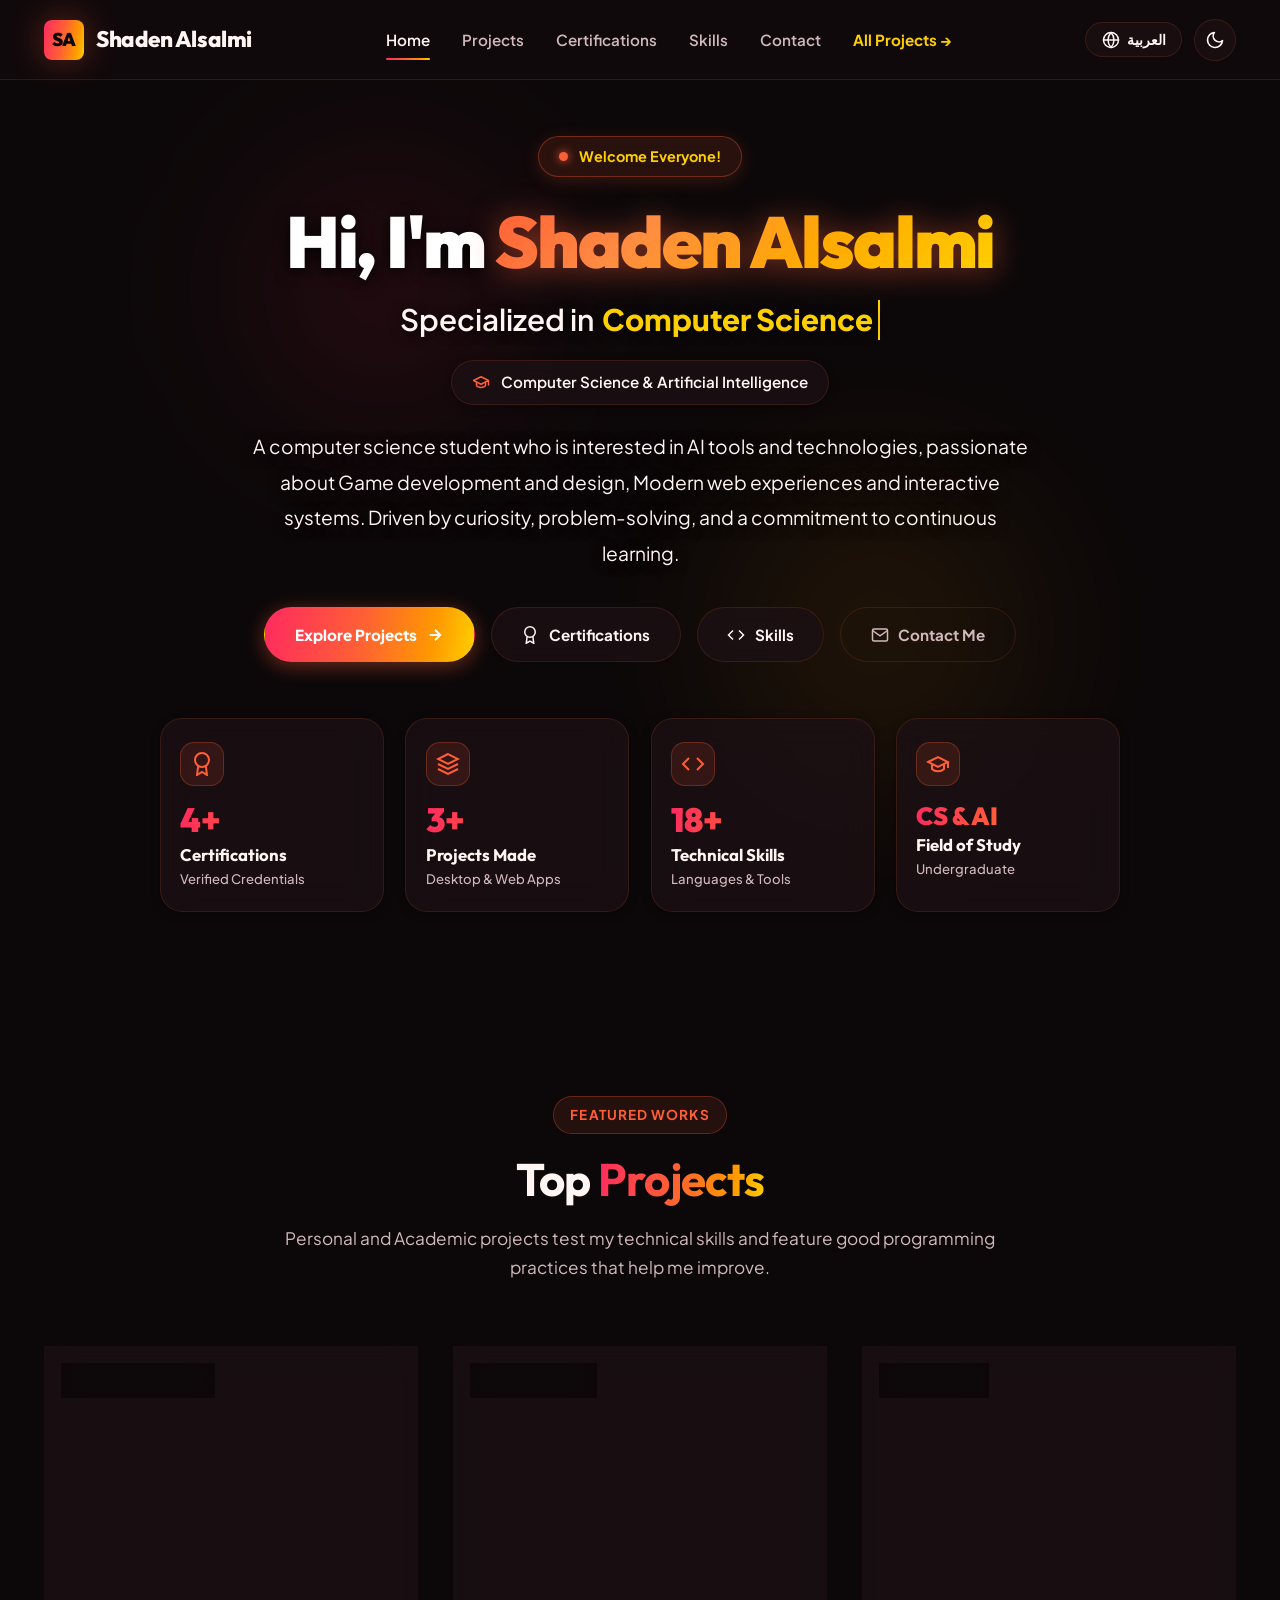
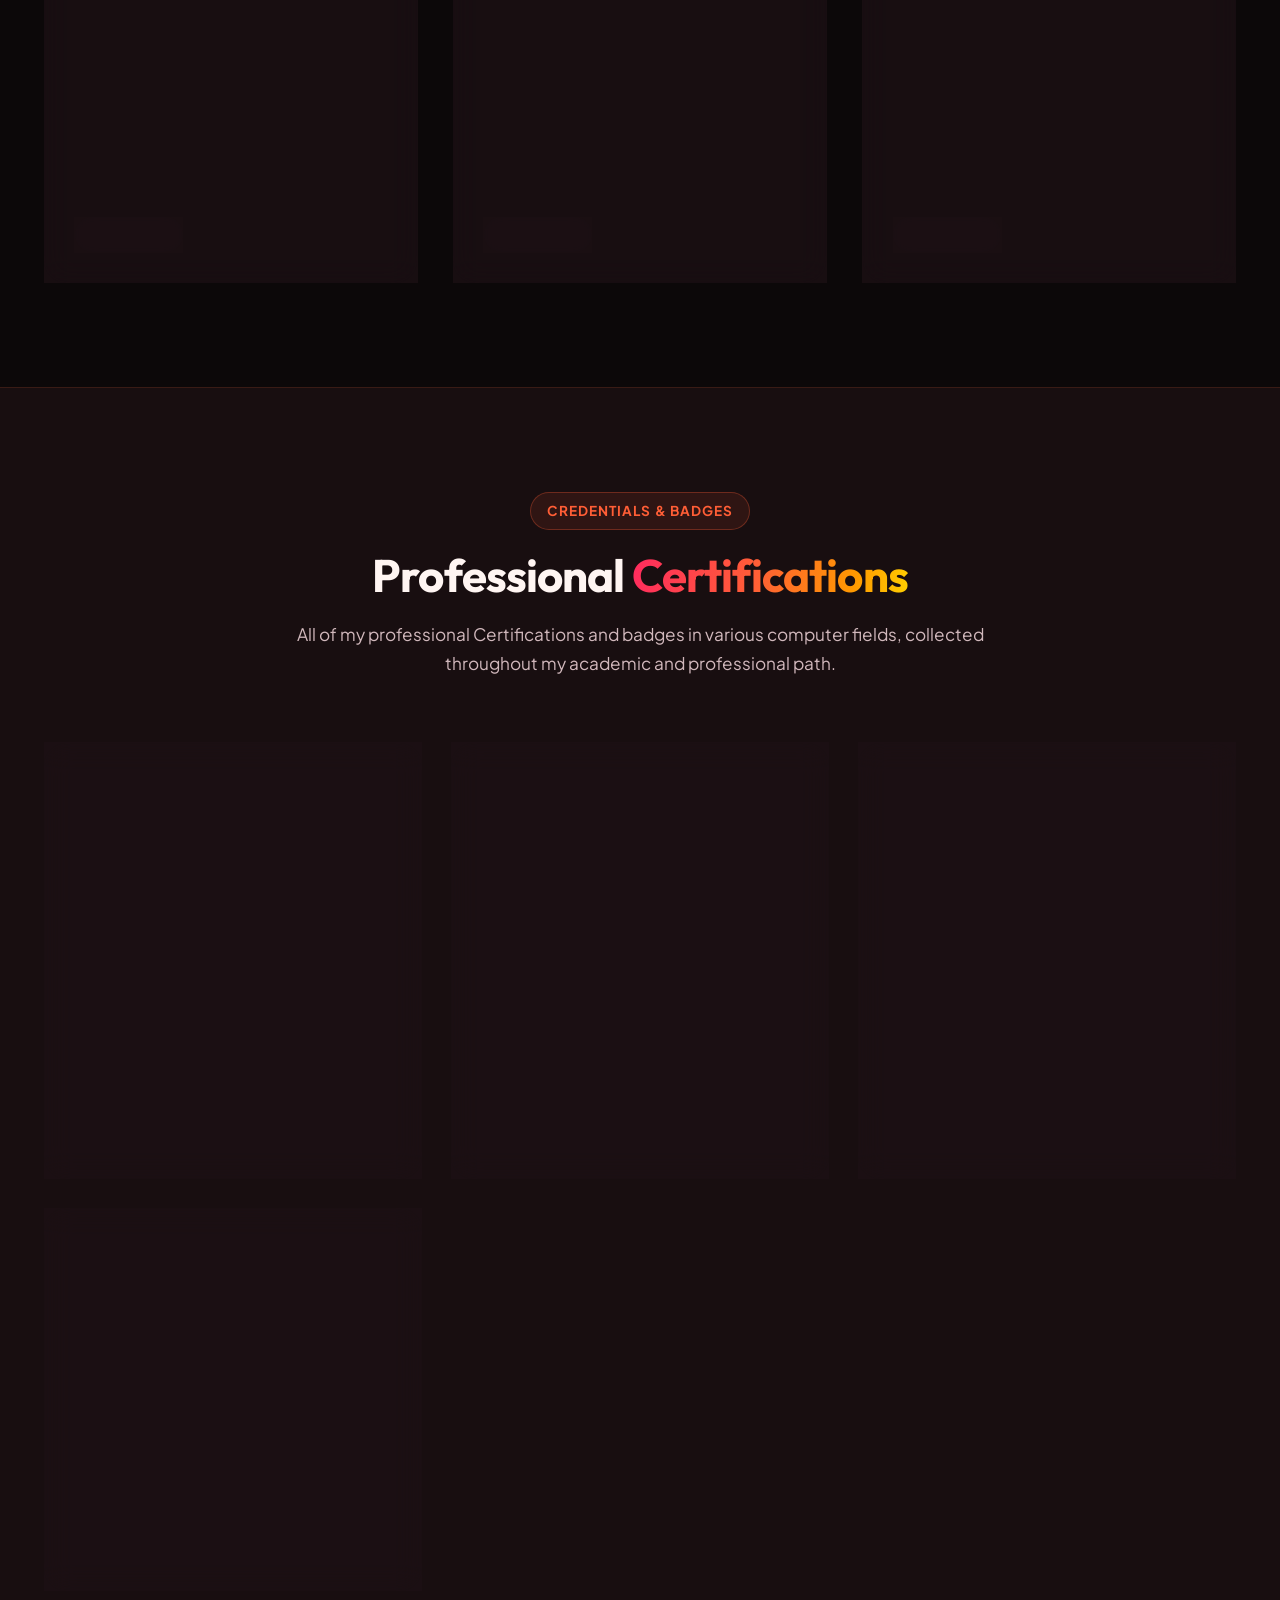
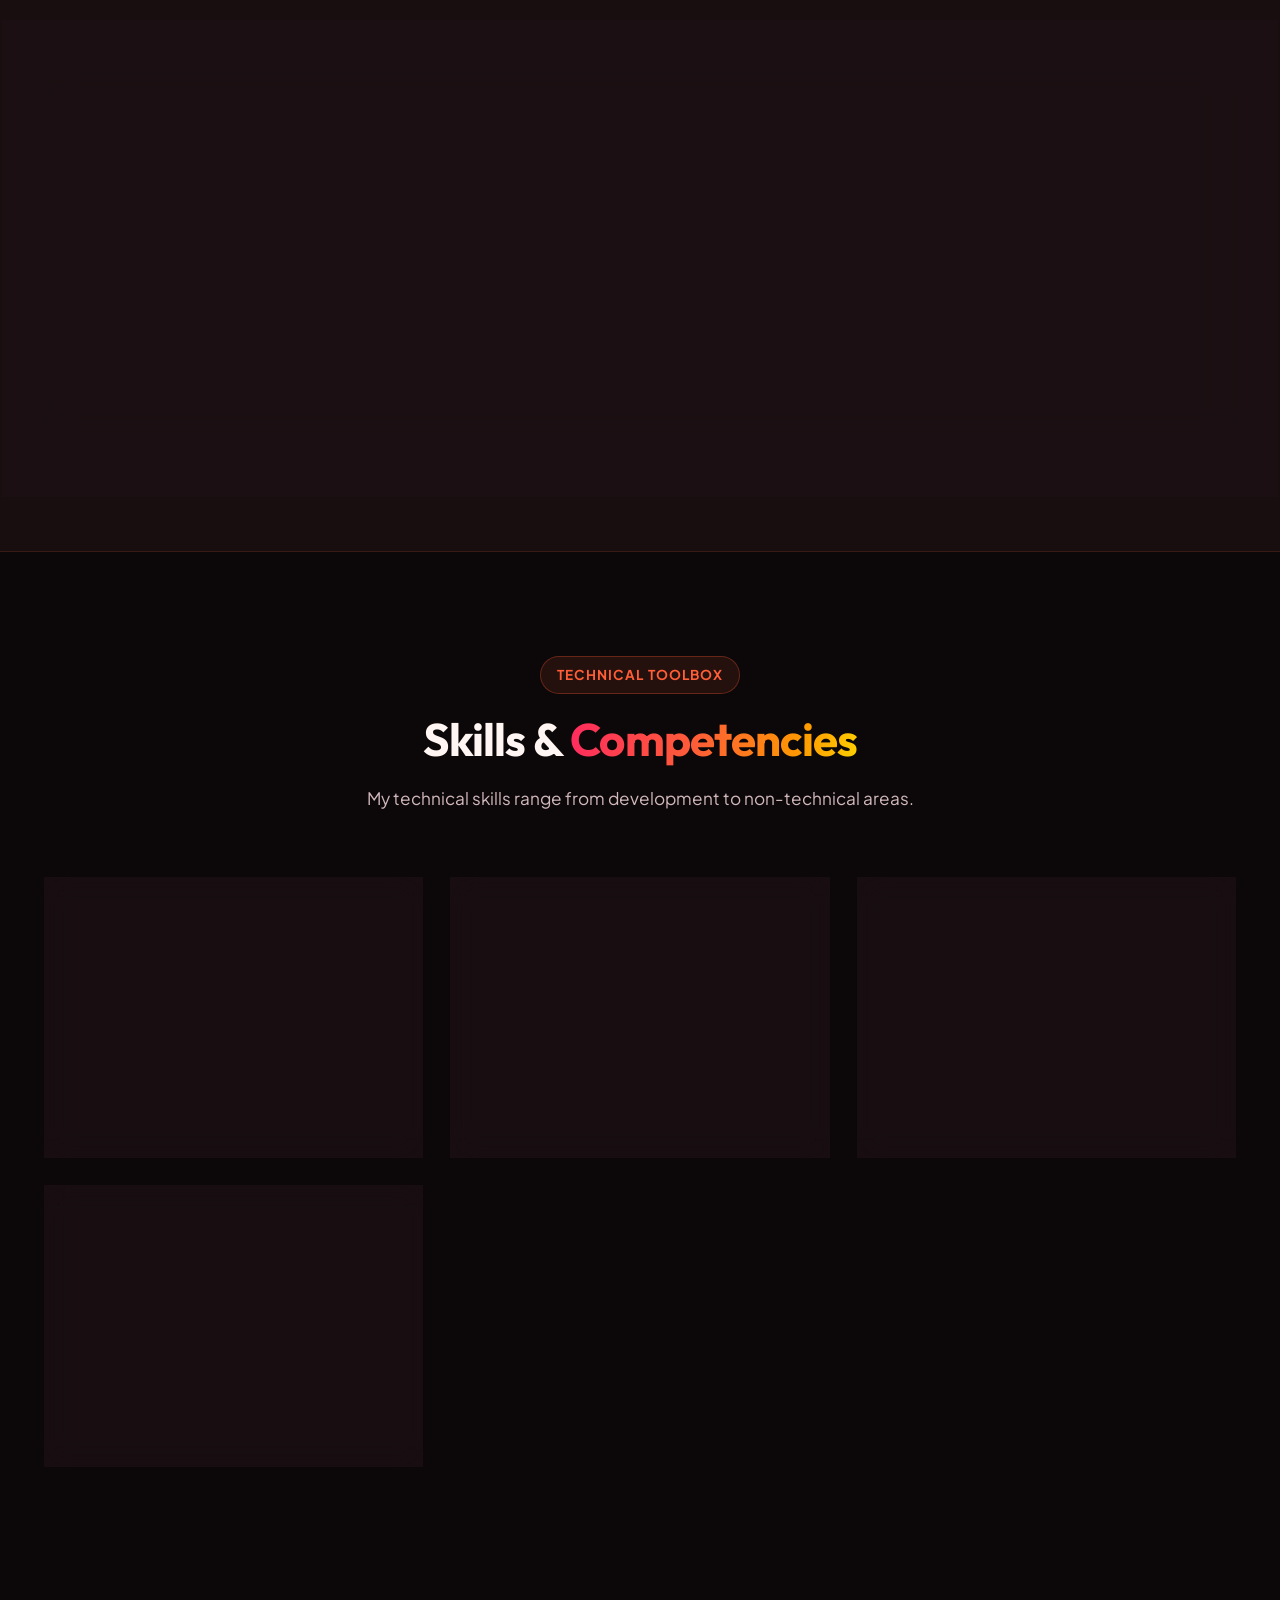
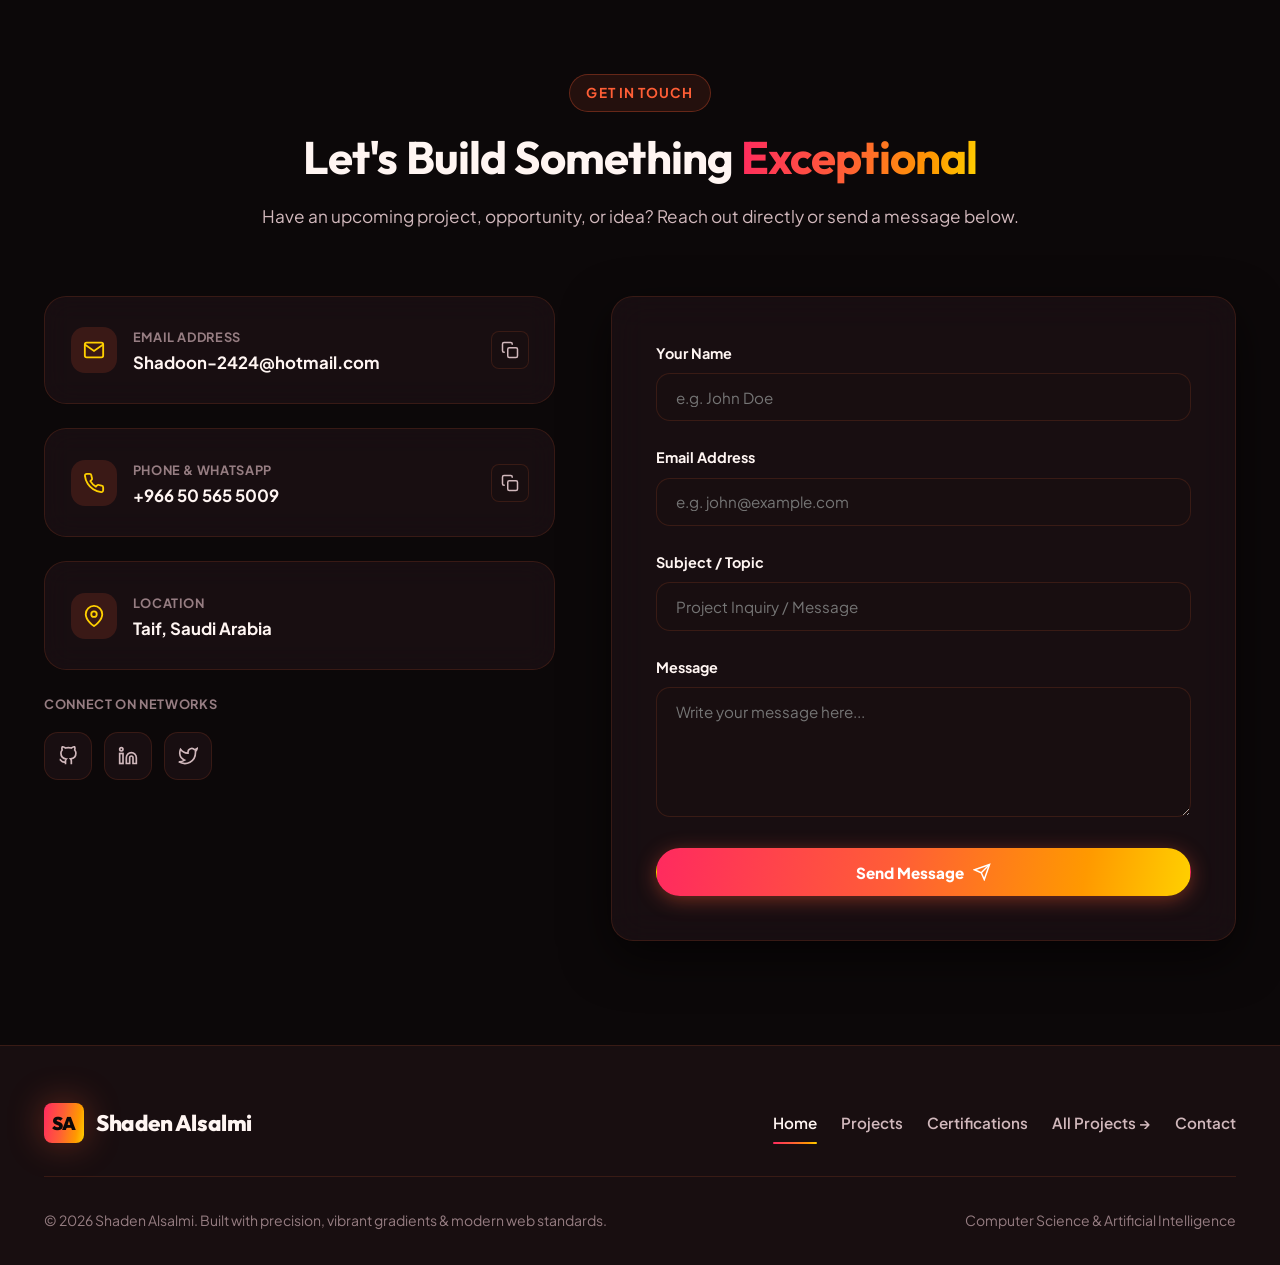
==== index.html @ bbdc32a8 "Add files via upload" ====
<!DOCTYPE html>
<html lang="en" data-theme="dark" dir="ltr">

<head>
  <meta charset="UTF-8">
  <meta name="viewport" content="width=device-width, initial-scale=1.0">

  <!-- Primary Meta Tags -->
  <title>Shaden Alsalmi | Computer Science & AI Portfolio</title>
  <meta name="title" content="Shaden Alsalmi | Computer Science & AI Portfolio">
  <meta name="description"
    content="Professional portfolio of Shaden Alsalmi, Computer Science student specializing in software applications, desktop games, and interactive web systems.">
  <meta name="keywords"
    content="Shaden Alsalmi, Portfolio, Computer Science, Artificial Intelligence, Software Engineering, Web Development, Java, React, Python">
  <meta name="author" content="Shaden Alsalmi">

  <!-- Open Graph / Facebook -->
  <meta property="og:type" content="website">
  <meta property="og:url" content="https://github.com/shadoon54">
  <meta property="og:title" content="Shaden Alsalmi | Computer Science & AI Portfolio">
  <meta property="og:description" content="Explore projects, certifications, and technical skills.">
  <meta property="og:image" content="assets/images/hero_avatar.jpg">

  <!-- Favicon -->
  <link rel="icon" type="image/svg+xml"
    href="data:image/svg+xml,<svg xmlns='http://www.w3.org/2000/svg' viewBox='0 0 100 100'><rect width='100' height='100' rx='20' fill='%23ff5e36'/><text x='50%' y='65%' font-size='55' font-weight='900' font-family='sans-serif' text-anchor='middle' fill='%23ffffff'>SA</text></svg>">

  <!-- Helvetica Now Display Fonts -->
  <link rel="stylesheet"
    href="https://db.onlinewebfonts.com/c/5ac3fe7c6abd2f62067f266d89671492?family=HelveticaNowDisplay-Medium">
  <link rel="stylesheet"
    href="https://db.onlinewebfonts.com/c/1aa3377e489837a26d019bba501e779d?family=HelveticaNowDisplayW01-Rg">

  <!-- Stylesheet -->
  <link rel="stylesheet" href="css/style.css">
</head>

<body>

  <!-- Abstract Background Shapes (Modern Geometric & Organic Accents) -->
  <div class="bg-abstract-shapes" aria-hidden="true">
    <!-- SVG Definitions for Gradients -->
    <svg width="0" height="0" style="position: absolute; width: 0; height: 0; overflow: hidden;">
      <defs>
        <linearGradient id="shapeGrad1" x1="0%" y1="0%" x2="100%" y2="100%">
          <stop offset="0%" stop-color="#ff2a5f" />
          <stop offset="50%" stop-color="#ff5e36" />
          <stop offset="100%" stop-color="#ffd000" />
        </linearGradient>
        <linearGradient id="shapeGrad2" x1="0%" y1="100%" x2="100%" y2="0%">
          <stop offset="0%" stop-color="#ff9900" />
          <stop offset="100%" stop-color="#ff416c" />
        </linearGradient>
        <linearGradient id="shapeGradFill" x1="0%" y1="0%" x2="100%" y2="100%">
          <stop offset="0%" stop-color="#ff5e36" stop-opacity="0.1" />
          <stop offset="100%" stop-color="#ff2a5f" stop-opacity="0.02" />
        </linearGradient>
      </defs>
    </svg>

    <!-- Soft Ambient Glow Orbs -->
    <div class="bg-ambient-orb bg-orb-1"></div>
    <div class="bg-ambient-orb bg-orb-2"></div>

    <!-- 1. Top-Right Concentric Dashed Ring -->
    <svg class="abstract-shape shape-ring-tr" viewBox="0 0 300 300" fill="none" xmlns="http://www.w3.org/2000/svg">
      <circle cx="150" cy="150" r="135" stroke="url(#shapeGrad1)" stroke-width="1.5" stroke-dasharray="10 8" opacity="0.8" />
      <circle cx="150" cy="150" r="95" stroke="url(#shapeGrad2)" stroke-width="1" opacity="0.55" />
      <circle cx="150" cy="150" r="55" stroke="#ff9900" stroke-width="1" stroke-dasharray="4 5" opacity="0.65" />
    </svg>

    <!-- 2. Top-Left Floating Abstract Diamond -->
    <svg class="abstract-shape shape-diamond-tl" viewBox="0 0 100 100" fill="none" xmlns="http://www.w3.org/2000/svg">
      <rect x="20" y="20" width="60" height="60" rx="14" transform="rotate(45 50 50)" stroke="url(#shapeGrad1)" stroke-width="1.8" fill="url(#shapeGradFill)" />
      <circle cx="50" cy="50" r="6" fill="#ff5e36" opacity="0.85" />
    </svg>

    <!-- 3. Center-Left Floating Pill / Capsule -->
    <svg class="abstract-shape shape-pill-cl" viewBox="0 0 180 70" fill="none" xmlns="http://www.w3.org/2000/svg">
      <rect x="2" y="2" width="176" height="66" rx="33" stroke="url(#shapeGrad2)" stroke-width="1.5" fill="url(#shapeGradFill)" />
      <line x1="40" y1="35" x2="140" y2="35" stroke="url(#shapeGrad1)" stroke-width="1.2" stroke-dasharray="5 5" opacity="0.65" />
    </svg>

    <!-- 4. Center-Right Dot Matrix -->
    <svg class="abstract-shape shape-dots-cr" viewBox="0 0 120 120" fill="none" xmlns="http://www.w3.org/2000/svg">
      <g fill="#ff9900" opacity="0.65">
        <circle cx="15" cy="15" r="2.5" /><circle cx="45" cy="15" r="2.5" /><circle cx="75" cy="15" r="2.5" /><circle cx="105" cy="15" r="2.5" />
        <circle cx="15" cy="45" r="2.5" /><circle cx="45" cy="45" r="2.5" /><circle cx="75" cy="45" r="2.5" /><circle cx="105" cy="45" r="2.5" />
        <circle cx="15" cy="75" r="2.5" /><circle cx="45" cy="75" r="2.5" /><circle cx="75" cy="75" r="2.5" /><circle cx="105" cy="75" r="2.5" />
        <circle cx="15" cy="105" r="2.5" /><circle cx="45" cy="105" r="2.5" /><circle cx="75" cy="105" r="2.5" /><circle cx="105" cy="105" r="2.5" />
      </g>
    </svg>

    <!-- 5. Bottom-Right Curved Flow Arcs -->
    <svg class="abstract-shape shape-arcs-br" viewBox="0 0 260 260" fill="none" xmlns="http://www.w3.org/2000/svg">
      <path d="M20 240 C 90 140, 160 80, 240 20" stroke="url(#shapeGrad1)" stroke-width="2" stroke-linecap="round" opacity="0.75" />
      <path d="M60 250 C 120 170, 180 120, 250 60" stroke="url(#shapeGrad2)" stroke-width="1.5" stroke-dasharray="6 6" stroke-linecap="round" opacity="0.65" />
      <path d="M100 255 C 150 190, 200 150, 255 100" stroke="#ffd000" stroke-width="1" stroke-linecap="round" opacity="0.45" />
    </svg>

    <!-- 6. Bottom-Left Hexagon / Polygon -->
    <svg class="abstract-shape shape-poly-bl" viewBox="0 0 120 120" fill="none" xmlns="http://www.w3.org/2000/svg">
      <polygon points="60,10 105,35 105,85 60,110 15,85 15,35" stroke="url(#shapeGrad1)" stroke-width="1.6" fill="url(#shapeGradFill)" />
      <circle cx="60" cy="60" r="14" stroke="#ff9900" stroke-width="1" stroke-dasharray="2 3" opacity="0.7" />
    </svg>

    <!-- 7. Floating Plus Accents (+) -->
    <svg class="abstract-shape shape-cross-1" viewBox="0 0 24 24" fill="none" xmlns="http://www.w3.org/2000/svg">
      <path d="M12 4v16M4 12h16" stroke="#ff5e36" stroke-width="2" stroke-linecap="round" opacity="0.85" />
    </svg>
    <svg class="abstract-shape shape-cross-2" viewBox="0 0 24 24" fill="none" xmlns="http://www.w3.org/2000/svg">
      <path d="M12 4v16M4 12h16" stroke="#ffd000" stroke-width="2" stroke-linecap="round" opacity="0.85" />
    </svg>
  </div>

  <!-- Fixed Navigation Bar -->
  <header class="navbar">
    <div class="container nav-container">
      <a href="#hero" class="nav-brand">
        <div class="brand-icon">SA</div>
        <span data-i18n-brand>Shaden Alsalmi</span>
      </a>

      <!-- Desktop Navigation Menu -->
      <nav class="nav-menu" id="nav-menu">
        <a href="#hero" class="nav-link active" data-i18n="navHome">Home</a>
        <a href="#top-projects" class="nav-link" data-i18n="navProjects">Projects</a>
        <a href="#certifications" class="nav-link" data-i18n="navCertifications">Certifications</a>
        <a href="#skills" class="nav-link" data-i18n="navSkills">Skills</a>
        <a href="#contact" class="nav-link" data-i18n="navContact">Contact</a>
        <a href="projects.html" class="nav-link" style="color: var(--accent-yellow); font-weight: 700;"
          data-i18n="navAllProjects">All Projects →</a>
      </nav>

      <!-- Nav Actions (Language Switcher, Theme Switcher & Mobile Menu Toggle) -->
      <div class="nav-actions">
        <!-- Language Switcher Button (Arabic / English) -->
        <button class="lang-toggle-btn" id="lang-toggle-btn" aria-label="Switch Language" title="Switch Language">
          <svg width="18" height="18" viewBox="0 0 24 24" fill="none" stroke="currentColor" stroke-width="2"
            stroke-linecap="round" stroke-linejoin="round">
            <circle cx="12" cy="12" r="10"></circle>
            <line x1="2" y1="12" x2="22" y2="12"></line>
            <path d="M12 2a15.3 15.3 0 0 1 4 10 15.3 15.3 0 0 1-4 10 15.3 15.3 0 0 1-4-10 15.3 15.3 0 0 1 4-10z"></path>
          </svg>
          <span id="lang-toggle-text">العربية</span>
        </button>

        <!-- Theme Toggle Button -->
        <button class="theme-toggle-btn" id="theme-toggle-btn" aria-label="Toggle Dark / Light Theme"
          title="Toggle Theme">
          <!-- Moon Icon (Dark Mode) -->
          <svg class="moon-icon" viewBox="0 0 24 24" fill="none" stroke="currentColor" stroke-width="2"
            stroke-linecap="round" stroke-linejoin="round">
            <path d="M21 12.79A9 9 0 1 1 11.21 3 7 7 0 0 0 21 12.79z"></path>
          </svg>
          <!-- Sun Icon (Light Mode) -->
          <svg class="sun-icon" viewBox="0 0 24 24" fill="none" stroke="currentColor" stroke-width="2"
            stroke-linecap="round" stroke-linejoin="round">
            <circle cx="12" cy="12" r="5"></circle>
            <line x1="12" y1="1" x2="12" y2="3"></line>
            <line x1="12" y1="21" x2="12" y2="23"></line>
            <line x1="4.22" y1="4.22" x2="5.64" y2="5.64"></line>
            <line x1="18.36" y1="18.36" x2="19.78" y2="19.78"></line>
            <line x1="1" y1="12" x2="3" y2="12"></line>
            <line x1="21" y1="12" x2="23" y2="12"></line>
            <line x1="4.22" y1="19.78" x2="5.64" y2="18.36"></line>
            <line x1="18.36" y1="5.64" x2="19.78" y2="4.22"></line>
          </svg>
        </button>

        <button class="mobile-toggle" id="mobile-toggle" aria-label="Open Navigation Menu" aria-expanded="false">
          <span class="hamburger-line"></span>
          <span class="hamburger-line"></span>
          <span class="hamburger-line"></span>
        </button>
      </div>
    </div>
  </header>

  <!-- Hero Section with Background Video & Info Cards -->
  <section class="hero" id="hero">
    <!-- Looping Background Video -->
    <div class="hero-video-bg" aria-hidden="true">
      <video class="hero-bg-video" autoplay muted loop playsinline preload="auto">
        <source src="assets/images/hero.mp4" type="video/mp4">
      </video>
      <div class="hero-video-overlay"></div>
      <div class="hero-ambient-glow hero-glow-1"></div>
      <div class="hero-ambient-glow hero-glow-2"></div>
    </div>

    <!-- Hero Foreground Content -->
    <div class="container hero-container">
      <div class="hero-content">
        <!-- Status / Welcome Badge -->
        <div class="status-badge">
          <span class="status-pulse"></span>
          <span id="status-badge-text" data-i18n="heroGreetingBadge">Welcome to my Portfolio</span>
        </div>

        <!-- Main Title / Name -->
        <h1 class="hero-title">
          <span data-i18n="heroGreeting">Hi, I'm</span>
          <span class="gradient-text hero-name" data-i18n="heroName">Shaden Alsalmi</span>
        </h1>

        <!-- Dynamic Role Typewriter -->
        <div class="hero-role-wrapper">
          <span class="role-prefix" data-i18n="heroSpecializedIn">Specialized in</span>
          <span class="typed-role" id="typed-role">Computer Science</span>
        </div>

        <!-- Academic & Study Field Badge -->
        <div class="study-field-badge">
          <svg width="18" height="18" viewBox="0 0 24 24" fill="none" stroke="currentColor" stroke-width="2"
            stroke-linecap="round" stroke-linejoin="round">
            <path d="M22 10v6M2 10l10-5 10 5-10 5z"></path>
            <path d="M6 12v5c3 3 9 3 12 0v-5"></path>
          </svg>
          <span data-i18n="studyFieldBadge">Computer Science & Artificial Intelligence</span>
        </div>

        <!-- Short Introduction Bio -->
        <p class="hero-intro" id="hero-intro-text" data-i18n="heroBio">
          A computer science student who is interested in AI tools and technologies, passionate about Game development
          and design, Modern web experiences and interactive systems. Driven by curiosity, problem-solving, and a
          commitment to continuous learning.
        </p>

        <!-- Navigation Buttons -->
        <div class="hero-buttons">
          <a href="#top-projects" class="btn btn-primary" id="hero-btn-projects">
            <span data-i18n="btnExploreProjects">Explore Projects</span>
            <svg width="18" height="18" viewBox="0 0 24 24" fill="none" stroke="currentColor" stroke-width="2.5">
              <path d="M5 12h14M12 5l7 7-7 7" />
            </svg>
          </a>
          <a href="#certifications" class="btn btn-secondary" id="hero-btn-certs">
            <svg width="18" height="18" viewBox="0 0 24 24" fill="none" stroke="currentColor" stroke-width="2">
              <circle cx="12" cy="8" r="7"></circle>
              <polyline points="8.21 13.89 7 23 12 20 17 23 15.79 13.88"></polyline>
            </svg>
            <span data-i18n="btnCertifications">Certifications</span>
          </a>
          <a href="#skills" class="btn btn-secondary" id="hero-btn-skills">
            <svg width="18" height="18" viewBox="0 0 24 24" fill="none" stroke="currentColor" stroke-width="2">
              <polyline points="16 18 22 12 16 6"></polyline>
              <polyline points="8 6 2 12 8 18"></polyline>
            </svg>
            <span data-i18n="btnSkills">Skills</span>
          </a>
          <a href="#contact" class="btn btn-outline" id="hero-btn-contact">
            <svg width="18" height="18" viewBox="0 0 24 24" fill="none" stroke="currentColor" stroke-width="2">
              <path d="M4 4h16c1.1 0 2 .9 2 2v12c0 1.1-.9 2-2 2H4c-1.1 0-2-.9-2-2V6c0-1.1.9-2 2-2z"></path>
              <polyline points="22,6 12,13 2,6"></polyline>
            </svg>
            <span data-i18n="btnContact">Contact Me</span>
          </a>
        </div>

        <!-- Stats & Info Cards Showcase (Informational Only) -->
        <div class="hero-info-cards-grid">
          <!-- Certifications Info Card -->
          <div class="hero-info-card" id="card-hero-certs">
            <div class="card-icon-wrap">
              <svg width="24" height="24" viewBox="0 0 24 24" fill="none" stroke="currentColor" stroke-width="2">
                <circle cx="12" cy="8" r="7"></circle>
                <polyline points="8.21 13.89 7 23 12 20 17 23 15.79 13.88"></polyline>
              </svg>
            </div>
            <div class="card-body-wrap">
              <span class="stat-number" data-count="4" data-suffix="+">4+</span>
              <h3 class="card-title" data-i18n="heroCardCertsTitle">Certifications</h3>
              <p class="card-desc" data-i18n="heroCardCertsDesc">Verified Credentials</p>
            </div>
          </div>

          <!-- Projects Made Info Card -->
          <div class="hero-info-card" id="card-hero-projects">
            <div class="card-icon-wrap">
              <svg width="24" height="24" viewBox="0 0 24 24" fill="none" stroke="currentColor" stroke-width="2">
                <polygon points="12 2 2 7 12 12 22 7 12 2"></polygon>
                <polyline points="2 17 12 22 22 17"></polyline>
                <polyline points="2 12 12 17 22 12"></polyline>
              </svg>
            </div>
            <div class="card-body-wrap">
              <span class="stat-number" data-count="3" data-suffix="+">3+</span>
              <h3 class="card-title" data-i18n="heroCardProjectsTitle">Projects Made</h3>
              <p class="card-desc" data-i18n="heroCardProjectsDesc">Desktop & Web Apps</p>
            </div>
          </div>

          <!-- Technical Skills Info Card -->
          <div class="hero-info-card" id="card-hero-skills">
            <div class="card-icon-wrap">
              <svg width="24" height="24" viewBox="0 0 24 24" fill="none" stroke="currentColor" stroke-width="2">
                <polyline points="16 18 22 12 16 6"></polyline>
                <polyline points="8 6 2 12 8 18"></polyline>
              </svg>
            </div>
            <div class="card-body-wrap">
              <span class="stat-number" data-count="18" data-suffix="+">18+</span>
              <h3 class="card-title" data-i18n="heroCardSkillsTitle">Technical Skills</h3>
              <p class="card-desc" data-i18n="heroCardSkillsDesc">Languages & Tools</p>
            </div>
          </div>

          <!-- Field of Study / Academic Info Card -->
          <div class="hero-info-card" id="card-hero-field">
            <div class="card-icon-wrap">
              <svg width="24" height="24" viewBox="0 0 24 24" fill="none" stroke="currentColor" stroke-width="2">
                <path d="M22 10v6M2 10l10-5 10 5-10 5z"></path>
                <path d="M6 12v5c3 3 9 3 12 0v-5"></path>
              </svg>
            </div>
            <div class="card-body-wrap">
              <span class="stat-number text-stat" data-i18n="heroCardFieldVal">CS & AI</span>
              <h3 class="card-title" data-i18n="heroCardFieldTitle">Field of Study</h3>
              <p class="card-desc" data-i18n="heroCardFieldDesc">Undergraduate</p>
            </div>
          </div>
        </div>
      </div>
    </div>
  </section>
  <section class="section" id="top-projects">
    <div class="container">
      <div class="section-header">
        <span class="section-tag" data-i18n="topProjectsTag">Featured Works</span>
        <h2 class="section-title"><span data-i18n="topProjectsTitle">Top</span> <span class="gradient-text"
            data-i18n="topProjectsSpan">Projects</span></h2>
        <p class="section-desc" data-i18n="topProjectsDesc">
          Real-world desktop, web, and interactive applications built with clean code and robust software engineering
          practices.
        </p>
      </div>

      <!-- Dynamically Rendered Real Projects Grid -->
      <div class="projects-grid" id="top-projects-grid">
        <!-- Rendered via JS -->
      </div>
    </div>
  </section>

  <!-- Certifications Section (System.md & Adjustments.md Specification) -->
  <section class="section certifications-section" id="certifications">
    <div class="container">
      <div class="section-header">
        <span class="section-tag" data-i18n="certsTag">Credentials & Badges</span>
        <h2 class="section-title"><span data-i18n="certsTitle">Professional</span> <span class="gradient-text"
            data-i18n="certsSpan">Certifications</span></h2>
        <p class="section-desc" data-i18n="certsDesc">
          Verified certifications and professional accreditations validating expertise across software engineering,
          algorithms, and web systems.
        </p>
      </div>

      <!-- All Certifications Display Grid -->
      <div class="certifications-grid" id="certifications-grid">
        <!-- Rendered via JS -->
      </div>

      <!-- Button that links to the projects page (System.md Requirement) -->
      <div class="cta-projects-wrapper">
        <div class="cta-ambient-glow"></div>
        <div class="cta-content">
          <h3 class="cta-title" data-i18n="ctaTitle">Want to see all my applications and code repositories?</h3>
          <p class="cta-desc" data-i18n="ctaDesc">
            Browse the complete catalog of projects, code repositories, and software implementations.
          </p>
          <a href="projects.html" class="btn btn-primary btn-lg" id="btn-goto-projects">
            <span data-i18n="ctaBtn">Explore Full Projects Catalog</span>
            <svg width="20" height="20" viewBox="0 0 24 24" fill="none" stroke="currentColor" stroke-width="2.5">
              <path d="M5 12h14M12 5l7 7-7 7" />
            </svg>
          </a>
        </div>
      </div>
    </div>
  </section>

  <!-- Skills & Competencies Section (Adjustments.md Specification) -->
  <section class="section" id="skills">
    <div class="container">
      <div class="section-header">
        <span class="section-tag" data-i18n="skillsTag">Technical Toolbox</span>
        <h2 class="section-title"><span data-i18n="skillsTitle">Skills &</span> <span class="gradient-text"
            data-i18n="skillsSpan">Competencies</span></h2>
        <p class="section-desc" data-i18n="skillsDesc">
          Core technical proficiencies in programming languages, web technologies, software tools, and personal soft
          skills.
        </p>
      </div>

      <!-- Skills Grid (Programming Languages, Web Dev, Tools, Soft Skills) -->
      <div class="skills-grid" id="skills-grid">
        <!-- Rendered via JS -->
      </div>
    </div>
  </section>

  <!-- Contact Section -->
  <section class="section" id="contact">
    <div class="container">
      <div class="section-header">
        <span class="section-tag" data-i18n="contactTag">Get In Touch</span>
        <h2 class="section-title"><span data-i18n="contactTitle">Let's Build Something</span> <span
            class="gradient-text" data-i18n="contactSpan">Exceptional</span></h2>
        <p class="section-desc" data-i18n="contactDesc">
          Have an upcoming project, opportunity, or idea? Reach out directly or send a message below.
        </p>
      </div>

      <div class="contact-grid">
        <!-- Contact Info Cards -->
        <div class="contact-info">
          <div class="contact-card">
            <div class="contact-card-left">
              <div class="contact-icon">
                <svg width="22" height="22" viewBox="0 0 24 24" fill="none" stroke="currentColor" stroke-width="2">
                  <path d="M4 4h16c1.1 0 2 .9 2 2v12c0 1.1-.9 2-2 2H4c-1.1 0-2-.9-2-2V6c0-1.1.9-2 2-2z"></path>
                  <polyline points="22,6 12,13 2,6"></polyline>
                </svg>
              </div>
              <div>
                <span class="contact-label" data-i18n="contactEmailLabel">Email Address</span>
                <p class="contact-value">Shadoon-2424@hotmail.com</p>
              </div>
            </div>
            <button class="copy-btn" data-copy="Shadoon-2424@hotmail.com" title="Copy Email">
              <svg width="18" height="18" viewBox="0 0 24 24" fill="none" stroke="currentColor" stroke-width="2">
                <rect x="9" y="9" width="13" height="13" rx="2" ry="2"></rect>
                <path d="M5 15H4a2 2 0 0 1-2-2V4a2 2 0 0 1 2-2h9a2 2 0 0 1 2 2v1"></path>
              </svg>
            </button>
          </div>

          <div class="contact-card">
            <div class="contact-card-left">
              <div class="contact-icon">
                <svg width="22" height="22" viewBox="0 0 24 24" fill="none" stroke="currentColor" stroke-width="2">
                  <path
                    d="M22 16.92v3a2 2 0 0 1-2.18 2 19.79 19.79 0 0 1-8.63-3.07 19.5 19.5 0 0 1-6-6 19.79 19.79 0 0 1-3.07-8.67A2 2 0 0 1 4.11 2h3a2 2 0 0 1 2 1.72 12.84 12.84 0 0 0 .7 2.81 2 2 0 0 1-.45 2.11L8.09 9.91a16 16 0 0 0 6 6l1.27-1.27a2 2 0 0 1 2.11-.45 12.84 12.84 0 0 0 2.81.7A2 2 0 0 1 22 16.92z">
                  </path>
                </svg>
              </div>
              <div>
                <span class="contact-label" data-i18n="contactPhoneLabel">Phone & WhatsApp</span>
                <p class="contact-value" dir="ltr">+966 50 565 5009</p>
              </div>
            </div>
            <button class="copy-btn" data-copy="+966 50 565 5009" title="Copy Phone">
              <svg width="18" height="18" viewBox="0 0 24 24" fill="none" stroke="currentColor" stroke-width="2">
                <rect x="9" y="9" width="13" height="13" rx="2" ry="2"></rect>
                <path d="M5 15H4a2 2 0 0 1-2-2V4a2 2 0 0 1 2-2h9a2 2 0 0 1 2 2v1"></path>
              </svg>
            </button>
          </div>

          <div class="contact-card">
            <div class="contact-card-left">
              <div class="contact-icon">
                <svg width="22" height="22" viewBox="0 0 24 24" fill="none" stroke="currentColor" stroke-width="2">
                  <path d="M21 10c0 7-9 13-9 13s-9-6-9-13a9 9 0 0 1 18 0z"></path>
                  <circle cx="12" cy="10" r="3"></circle>
                </svg>
              </div>
              <div>
                <span class="contact-label" data-i18n="contactLocationLabel">Location</span>
                <p class="contact-value">Taif, Saudi Arabia</p>
              </div>
            </div>
          </div>

          <!-- Social Links -->
          <div>
            <span class="contact-label" style="margin-bottom: 0.5rem; display: block;"
              data-i18n="contactSocialLabel">Connect on Networks</span>
            <div class="social-links-bar">
              <a href="https://github.com/shadoon54" target="_blank" rel="noopener noreferrer" class="social-icon-btn"
                title="GitHub">
                <svg width="20" height="20" viewBox="0 0 24 24" fill="none" stroke="currentColor" stroke-width="2">
                  <path
                    d="M9 19c-5 1.5-5-2.5-7-3m14 6v-3.87a3.37 3.37 0 0 0-.94-2.61c3.14-.35 6.44-1.54 6.44-7A5.44 5.44 0 0 0 20 4.77 5.07 5.07 0 0 0 19.91 1S18.73.65 16 2.48a13.38 13.38 0 0 0-7 0C6.27.65 5.09 1 5.09 1A5.07 5.07 0 0 0 5 4.77a5.44 5.44 0 0 0-1.5 3.78c0 5.42 3.3 6.61 6.44 7A3.37 3.37 0 0 0 9 18.13V22">
                  </path>
                </svg>
              </a>
              <a href="https://www.linkedin.com/in/shaden-alsalmi-0b7b1140a/" target="_blank" rel="noopener noreferrer"
                class="social-icon-btn" title="LinkedIn">
                <svg width="20" height="20" viewBox="0 0 24 24" fill="none" stroke="currentColor" stroke-width="2">
                  <path d="M16 8a6 6 0 0 1 6 6v7h-4v-7a2 2 0 0 0-2-2 2 2 0 0 0-2 2v7h-4v-7a6 6 0 0 1 6-6z"></path>
                  <rect x="2" y="9" width="4" height="12"></rect>
                  <circle cx="4" cy="4" r="2"></circle>
                </svg>
              </a>
              <a href="https://x.com/home" target="_blank" rel="noopener noreferrer" class="social-icon-btn"
                title="Twitter / X">
                <svg width="20" height="20" viewBox="0 0 24 24" fill="none" stroke="currentColor" stroke-width="2">
                  <path
                    d="M23 3a10.9 10.9 0 0 1-3.14 1.53 4.48 4.48 0 0 0-7.86 3v1A10.66 10.66 0 0 1 3 4s-4 9 5 13a11.64 11.64 0 0 1-7 2c9 5 20 0 20-11.5a4.5 4.5 0 0 0-.08-.83A7.72 7.72 0 0 0 23 3z">
                  </path>
                </svg>
              </a>
            </div>
          </div>
        </div>

        <!-- Contact Form -->
        <div class="contact-form-card">
          <form id="contact-form">
            <div class="form-group">
              <label for="contact-name" class="form-label" data-i18n="formNameLabel">Your Name</label>
              <input type="text" id="contact-name" class="form-control" placeholder="e.g. John Doe"
                data-i18n-placeholder="formNamePlaceholder" required>
            </div>

            <div class="form-group">
              <label for="contact-email" class="form-label" data-i18n="formEmailLabel">Email Address</label>
              <input type="email" id="contact-email" class="form-control" placeholder="e.g. john@example.com"
                data-i18n-placeholder="formEmailPlaceholder" required>
            </div>

            <div class="form-group">
              <label for="contact-subject" class="form-label" data-i18n="formSubjectLabel">Subject / Topic</label>
              <input type="text" id="contact-subject" class="form-control" placeholder="Project Inquiry / Message"
                data-i18n-placeholder="formSubjectPlaceholder" required>
            </div>

            <div class="form-group">
              <label for="contact-message" class="form-label" data-i18n="formMessageLabel">Message</label>
              <textarea id="contact-message" class="form-control" placeholder="Write your message here..."
                data-i18n-placeholder="formMessagePlaceholder" required></textarea>
            </div>

            <button type="submit" class="btn btn-primary" style="width: 100%;">
              <span data-i18n="formSubmitBtn">Send Message</span>
              <svg width="18" height="18" viewBox="0 0 24 24" fill="none" stroke="currentColor" stroke-width="2">
                <line x1="22" y1="2" x2="11" y2="13"></line>
                <polygon points="22 2 15 22 11 13 2 9 22 2"></polygon>
              </svg>
            </button>
          </form>
        </div>
      </div>
    </div>
  </section>

  <!-- Footer -->
  <footer class="footer">
    <div class="container">
      <div class="footer-content">
        <div class="nav-brand">
          <div class="brand-icon">SA</div>
          <span>Shaden Alsalmi</span>
        </div>
        <div style="display: flex; gap: 1.5rem; flex-wrap: wrap;">
          <a href="#hero" class="nav-link" data-i18n="navHome">Home</a>
          <a href="#top-projects" class="nav-link" data-i18n="navProjects">Projects</a>
          <a href="#certifications" class="nav-link" data-i18n="navCertifications">Certifications</a>
          <a href="projects.html" class="nav-link" data-i18n="navAllProjects">All Projects</a>
          <a href="#contact" class="nav-link" data-i18n="navContact">Contact</a>
        </div>
      </div>
      <div class="footer-bottom">
        <p>&copy; 2026 Shaden Alsalmi. <span data-i18n="footerCopy">Built with precision, vibrant gradients & modern web
            standards.</span></p>
        <p>Computer Science & Artificial Intelligence</p>
      </div>
    </div>
  </footer>

  <!-- Reusable Modal Container -->
  <div class="modal-overlay" id="modal-overlay" role="dialog" aria-modal="true">
    <div class="modal-dialog">
      <button class="modal-close-btn" id="modal-close-btn" aria-label="Close modal">
        <svg width="20" height="20" viewBox="0 0 24 24" fill="none" stroke="currentColor" stroke-width="2.5">
          <line x1="18" y1="6" x2="6" y2="18"></line>
          <line x1="6" y1="6" x2="18" y2="18"></line>
        </svg>
      </button>
      <div class="modal-content" id="modal-content-body">
        <!-- Injected via JavaScript -->
      </div>
    </div>
  </div>

  <!-- Floating Back to Top Button -->
  <button class="back-to-top" id="back-to-top" aria-label="Scroll back to top" title="Back to top">
    <svg width="20" height="20" viewBox="0 0 24 24" fill="none" stroke="currentColor" stroke-width="2.5">
      <polyline points="18 15 12 9 6 15"></polyline>
    </svg>
  </button>

  <!-- JavaScript Scripts -->
  <script src="js/projects-data.js"></script>
  <script src="js/main.js"></script>
</body>

</html>
---- css/style.css ----
/* ==========================================================================
   Modern & Vibrant Portfolio Stylesheet (Warm Sunset, Red, Orange & Gold Palette)
   Full Arabic & English Support (RTL / LTR) with Tajawal Font
   ========================================================================== */

@import url('https://fonts.googleapis.com/css2?family=Outfit:wght@400;500;600;700;800;900&family=Plus+Jakarta+Sans:wght@300;400;500;600;700&family=Tajawal:wght@400;500;700;800;900&family=JetBrains+Mono:wght@400;500;600&display=swap');

/* --- CSS Variables & Theme Tokens --- */
:root {
  /* Color Palette - Dark Theme (Warm Obsidian & Amber Glow) */
  --bg-primary: #0c0809;
  --bg-secondary: #180e10;
  --bg-tertiary: #251419;
  --bg-card: rgba(28, 16, 20, 0.75);
  --bg-card-hover: rgba(38, 20, 26, 0.9);
  --bg-glass: rgba(18, 11, 13, 0.8);

  --border-color: rgba(255, 107, 53, 0.14);
  --border-hover: rgba(255, 75, 43, 0.5);
  --border-glow: rgba(255, 153, 0, 0.4);

  --text-primary: #fff5f2;
  --text-secondary: #d1b8bc;
  --text-muted: #967d82;
  --text-inverse: #0c0809;

  /* Vibrant Warm Accents (Red, Orange, Yellow & Coral) */
  --accent-red: #ff2a5f;
  --accent-orange: #ff5e36;
  --accent-amber: #ff9900;
  --accent-yellow: #ffd000;
  --accent-coral: #ff416c;
  --accent-emerald: #10b981;

  /* Multi-Stop Vibrant Gradients */
  --gradient-primary: linear-gradient(100deg, #ff2a5f 0%, #ff5e36 45%, #ff9900 80%, #ffd000 100%);
  --gradient-accent: linear-gradient(135deg, #ff0844 0%, #ff4e50 50%, #f9d423 100%);
  --gradient-sunset: linear-gradient(135deg, #f12711 0%, #f5af19 100%);
  --gradient-fire: linear-gradient(135deg, #ff416c 0%, #ff4b2b 100%);
  --gradient-card: linear-gradient(180deg, rgba(255, 94, 54, 0.08) 0%, rgba(255, 42, 95, 0.02) 100%);
  --gradient-glow: radial-gradient(circle at 50% 50%, rgba(255, 94, 54, 0.18), transparent 70%);

  /* Shadows & Radiant Glows */
  --shadow-sm: 0 2px 10px rgba(0, 0, 0, 0.4);
  --shadow-md: 0 8px 28px rgba(0, 0, 0, 0.5);
  --shadow-lg: 0 16px 48px rgba(0, 0, 0, 0.6);
  --shadow-glow: 0 0 35px rgba(255, 94, 54, 0.35);
  --shadow-glow-red: 0 0 30px rgba(255, 42, 95, 0.35);
  --shadow-glow-gold: 0 0 30px rgba(255, 208, 0, 0.35);

  /* Typography */
  --font-heading: 'Outfit', -apple-system, BlinkMacSystemFont, sans-serif;
  --font-body: 'Plus Jakarta Sans', -apple-system, BlinkMacSystemFont, sans-serif;
  --font-arabic: 'Tajawal', sans-serif;
  --font-mono: 'JetBrains Mono', monospace;

  /* Layout & Spacing */
  --container-max: 1240px;
  --nav-height: 80px;
  --radius-sm: 8px;
  --radius-md: 14px;
  --radius-lg: 22px;
  --radius-full: 9999px;

  /* Transitions */
  --transition-fast: 0.15s ease;
  --transition-normal: 0.3s cubic-bezier(0.4, 0, 0.2, 1);
  --transition-slow: 0.5s cubic-bezier(0.4, 0, 0.2, 1);
}

/* --- Light Theme Overrides (Warm Radiant Cream & Coral) --- */
[data-theme="light"] {
  --bg-primary: #fffaf5;
  --bg-secondary: #fff0e5;
  --bg-tertiary: #ffe4d4;
  --bg-card: rgba(255, 255, 255, 0.9);
  --bg-card-hover: rgba(255, 255, 255, 0.98);
  --bg-glass: rgba(255, 250, 245, 0.88);

  --border-color: rgba(255, 94, 54, 0.16);
  --border-hover: rgba(255, 42, 95, 0.45);
  --border-glow: rgba(255, 153, 0, 0.3);

  --text-primary: #231215;
  --text-secondary: #6e4e54;
  --text-muted: #9c767e;
  --text-inverse: #ffffff;

  --gradient-card: linear-gradient(180deg, rgba(255, 255, 255, 0.95) 0%, rgba(255, 240, 229, 0.75) 100%);
  --gradient-glow: radial-gradient(circle at 50% 50%, rgba(255, 94, 54, 0.12), transparent 70%);

  --shadow-sm: 0 2px 8px rgba(100, 30, 20, 0.05);
  --shadow-md: 0 8px 24px rgba(100, 30, 20, 0.09);
  --shadow-lg: 0 16px 40px rgba(100, 30, 20, 0.12);
  --shadow-glow: 0 0 30px rgba(255, 94, 54, 0.2);
}

/* --- RTL & Arabic Typography --- */
[dir="rtl"] {
  font-family: var(--font-arabic);
}

[dir="rtl"] h1,
[dir="rtl"] h2,
[dir="rtl"] h3,
[dir="rtl"] h4,
[dir="rtl"] h5,
[dir="rtl"] h6,
[dir="rtl"] .nav-brand,
[dir="rtl"] .stat-number,
[dir="rtl"] .section-title,
[dir="rtl"] .hero-title {
  font-family: var(--font-arabic);
}

/* --- Base & Reset --- */
*,
*::before,
*::after {
  box-sizing: border-box;
  margin: 0;
  padding: 0;
}

html {
  scroll-behavior: smooth;
  font-size: 16px;
  -webkit-text-size-adjust: 100%;
}

body {
  font-family: var(--font-body);
  background-color: var(--bg-primary);
  color: var(--text-primary);
  line-height: 1.7;
  overflow-x: hidden;
  position: relative;
  transition: background-color var(--transition-normal), color var(--transition-normal);
}

a {
  color: inherit;
  text-decoration: none;
  transition: color var(--transition-fast);
}

button,
input,
textarea,
select {
  font-family: inherit;
  color: inherit;
}

ul,
ol {
  list-style: none;
}

img {
  max-width: 100%;
  height: auto;
  display: block;
}

/* --- Typography --- */
h1,
h2,
h3,
h4,
h5,
h6 {
  font-family: var(--font-heading);
  font-weight: 700;
  line-height: 1.28;
  color: var(--text-primary);
}

.gradient-text {
  background: var(--gradient-primary);
  -webkit-background-clip: text;
  -webkit-text-fill-color: transparent;
  background-clip: text;
  display: inline-block;
  text-shadow: none;
}

.gradient-text-accent {
  background: var(--gradient-accent);
  -webkit-background-clip: text;
  -webkit-text-fill-color: transparent;
  background-clip: text;
  display: inline-block;
  text-shadow: none;
}

/* --- Layout Utility --- */
.container {
  width: 100%;
  max-width: var(--container-max);
  margin-left: auto;
  margin-right: auto;
  padding-left: 1.5rem;
  padding-right: 1.5rem;
}

.section {
  padding: 6.5rem 0;
  position: relative;
  z-index: 1;
}

.section-header {
  text-align: center;
  max-width: 760px;
  margin: 0 auto 4rem auto;
}

.section-tag {
  display: inline-flex;
  align-items: center;
  gap: 0.5rem;
  font-size: 0.85rem;
  font-weight: 700;
  text-transform: uppercase;
  letter-spacing: 0.08em;
  color: var(--accent-orange);
  background: rgba(255, 94, 54, 0.1);
  border: 1px solid rgba(255, 94, 54, 0.3);
  padding: 0.4rem 1rem;
  border-radius: var(--radius-full);
  margin-bottom: 1rem;
}

.section-title {
  font-size: clamp(2rem, 4.2vw, 2.85rem);
  letter-spacing: -0.02em;
  margin-bottom: 1rem;
}

.section-desc {
  color: var(--text-secondary);
  font-size: 1.075rem;
}

/* --- Fixed Navigation Bar --- */
.navbar {
  position: fixed;
  top: 0;
  left: 0;
  width: 100%;
  height: var(--nav-height);
  z-index: 1000;
  background: var(--bg-glass);
  backdrop-filter: blur(18px);
  -webkit-backdrop-filter: blur(18px);
  border-bottom: 1px solid var(--border-color);
  transition: all var(--transition-normal);
}

.navbar.scrolled {
  height: 70px;
  box-shadow: var(--shadow-md);
  background: var(--bg-card);
}

.nav-container {
  display: flex;
  align-items: center;
  justify-content: space-between;
  height: 100%;
}

.nav-brand {
  display: flex;
  align-items: center;
  gap: 0.75rem;
  font-family: var(--font-heading);
  font-weight: 800;
  font-size: 1.4rem;
  letter-spacing: -0.02em;
  color: var(--text-primary);
}

.brand-icon {
  width: 40px;
  height: 40px;
  border-radius: var(--radius-sm);
  background: var(--gradient-primary);
  display: flex;
  align-items: center;
  justify-content: center;
  color: #0c0809;
  font-weight: 900;
  font-size: 1.15rem;
  box-shadow: var(--shadow-glow);
}

.nav-menu {
  display: flex;
  align-items: center;
  gap: 2rem;
}

.nav-link {
  font-size: 0.95rem;
  font-weight: 600;
  color: var(--text-secondary);
  position: relative;
  padding: 0.5rem 0;
  transition: color var(--transition-fast);
}

.nav-link:hover,
.nav-link.active {
  color: var(--text-primary);
}

.nav-link::after {
  content: '';
  position: absolute;
  bottom: 0;
  left: 0;
  width: 0;
  height: 2.5px;
  background: var(--gradient-primary);
  border-radius: var(--radius-full);
  transition: width var(--transition-normal);
}

[dir="rtl"] .nav-link::after {
  left: auto;
  right: 0;
}

.nav-link:hover::after,
.nav-link.active::after {
  width: 100%;
}

.nav-actions {
  display: flex;
  align-items: center;
  gap: 0.75rem;
}

/* Language Toggle Button */
.lang-toggle-btn {
  background: var(--bg-secondary);
  border: 1px solid var(--border-color);
  color: var(--text-primary);
  padding: 0.45rem 0.95rem;
  border-radius: var(--radius-full);
  display: flex;
  align-items: center;
  gap: 0.45rem;
  font-size: 0.85rem;
  font-weight: 700;
  cursor: pointer;
  transition: all var(--transition-fast);
}

.lang-toggle-btn:hover {
  background: var(--gradient-fire);
  color: #fff;
  border-color: transparent;
  box-shadow: var(--shadow-glow);
  transform: translateY(-2px);
}

/* Theme Toggle Button */
.theme-toggle-btn {
  background: var(--bg-secondary);
  border: 1px solid var(--border-color);
  color: var(--text-primary);
  width: 42px;
  height: 42px;
  border-radius: var(--radius-full);
  display: flex;
  align-items: center;
  justify-content: center;
  cursor: pointer;
  transition: all var(--transition-normal);
  position: relative;
  overflow: hidden;
}

.theme-toggle-btn:hover {
  border-color: var(--accent-orange);
  box-shadow: var(--shadow-glow);
  transform: translateY(-2px);
}

.theme-toggle-btn svg {
  width: 20px;
  height: 20px;
  transition: transform var(--transition-normal);
}

.sun-icon {
  display: none;
}

[data-theme="light"] .sun-icon {
  display: block;
}

[data-theme="light"] .moon-icon {
  display: none;
}

/* Mobile Hamburger Toggle */
.mobile-toggle {
  display: none;
  background: transparent;
  border: none;
  cursor: pointer;
  padding: 0.5rem;
  color: var(--text-primary);
}

.hamburger-line {
  display: block;
  width: 24px;
  height: 2.5px;
  margin: 5px auto;
  background-color: currentColor;
  border-radius: 2px;
  transition: all var(--transition-normal);
}

/* ==========================================================================
   Hero Section with Video Background & Interactive Glass Info Cards
   ========================================================================== */
.hero {
  min-height: 100vh;
  padding-top: calc(var(--nav-height) + 3.5rem);
  padding-bottom: 5rem;
  display: flex;
  align-items: center;
  justify-content: center;
  position: relative;
  overflow: hidden;
  background-color: var(--bg-primary);
}

/* Background Video Container */
.hero-video-bg {
  position: absolute;
  top: 0;
  left: 0;
  width: 100%;
  height: 100%;
  z-index: 0;
  overflow: hidden;
  pointer-events: none;
}

.hero-bg-video {
  position: absolute;
  top: 50%;
  left: 50%;
  min-width: 100%;
  min-height: 100%;
  width: auto;
  height: auto;
  transform: translate(-50%, -50%);
  object-fit: cover;
  z-index: 0;
  opacity: 0.92;
  filter: saturate(1.25) brightness(0.96) contrast(1.05);
  transition: opacity var(--transition-slow);
}

/* Refined, Transparent Vignette & Tint Overlay for Maximum Video Visibility */
.hero-video-overlay {
  position: absolute;
  top: 0;
  left: 0;
  width: 100%;
  height: 100%;
  z-index: 1;
  background:
    radial-gradient(ellipse at 50% 45%, rgba(12, 8, 9, 0.15) 0%, rgba(12, 8, 9, 0.42) 70%, rgba(12, 8, 9, 0.88) 100%),
    linear-gradient(180deg, rgba(12, 8, 9, 0.42) 0%, rgba(12, 8, 9, 0.1) 35%, rgba(12, 8, 9, 0.5) 75%, var(--bg-primary) 100%);
}

[data-theme="light"] .hero-bg-video {
  opacity: 0.78;
  filter: saturate(1.15) brightness(1.02) contrast(1.02);
}

[data-theme="light"] .hero-video-overlay {
  background:
    radial-gradient(ellipse at 50% 45%, rgba(255, 250, 245, 0.22) 0%, rgba(255, 250, 245, 0.48) 70%, rgba(255, 250, 245, 0.9) 100%),
    linear-gradient(180deg, rgba(255, 250, 245, 0.45) 0%, rgba(255, 250, 245, 0.12) 35%, rgba(255, 250, 245, 0.55) 75%, var(--bg-primary) 100%);
}

/* Ambient Warm Glowing Orbs */
.hero-ambient-glow {
  position: absolute;
  border-radius: 50%;
  filter: blur(80px);
  pointer-events: none;
  z-index: 1;
  opacity: 0.45;
  animation: heroGlowPulse 8s ease-in-out infinite alternate;
}

.hero-glow-1 {
  top: 10%;
  left: 15%;
  width: 380px;
  height: 380px;
  background: radial-gradient(circle, rgba(255, 42, 95, 0.35) 0%, transparent 70%);
}

.hero-glow-2 {
  bottom: 15%;
  right: 15%;
  width: 420px;
  height: 420px;
  background: radial-gradient(circle, rgba(255, 153, 0, 0.3) 0%, transparent 70%);
  animation-delay: 4s;
}

@keyframes heroGlowPulse {
  0% {
    transform: scale(0.9) translate(0, 0);
    opacity: 0.35;
  }

  100% {
    transform: scale(1.15) translate(20px, -20px);
    opacity: 0.55;
  }
}

/* Hero Foreground Container */
.hero-container {
  position: relative;
  z-index: 2;
  width: 100%;
}

.hero-content {
  display: flex;
  flex-direction: column;
  align-items: center;
  text-align: center;
  max-width: 960px;
  margin: 0 auto;
}

/* Status / Welcome Badge */
.status-badge {
  display: inline-flex;
  align-items: center;
  gap: 0.65rem;
  background: rgba(255, 94, 54, 0.12);
  border: 1px solid rgba(255, 94, 54, 0.35);
  padding: 0.45rem 1.25rem;
  border-radius: var(--radius-full);
  font-size: 0.9rem;
  font-weight: 700;
  color: var(--accent-yellow);
  margin-bottom: 1.5rem;
  backdrop-filter: blur(14px);
  -webkit-backdrop-filter: blur(14px);
  box-shadow: 0 4px 18px rgba(255, 94, 54, 0.18);
  transition: transform var(--transition-fast), border-color var(--transition-fast);
}

.status-badge:hover {
  transform: translateY(-2px);
  border-color: var(--accent-orange);
}

.status-pulse {
  width: 9px;
  height: 9px;
  border-radius: 50%;
  background: var(--accent-orange);
  box-shadow: 0 0 10px var(--accent-orange);
  animation: pulseWarm 2s infinite;
}

@keyframes pulseWarm {
  0% {
    transform: scale(0.95);
    box-shadow: 0 0 0 0 rgba(255, 94, 54, 0.7);
  }

  70% {
    transform: scale(1);
    box-shadow: 0 0 0 10px rgba(255, 94, 54, 0);
  }

  100% {
    transform: scale(0.95);
    box-shadow: 0 0 0 0 rgba(255, 94, 54, 0);
  }
}

/* Main Hero Title */
.hero-title {
  font-size: clamp(2.6rem, 5.8vw, 4.5rem);
  font-weight: 900;
  line-height: 1.15;
  letter-spacing: -0.03em;
  margin-bottom: 1rem;
  color: #ffffff;
}

.hero-title > span:not(.gradient-text) {
  text-shadow: 0 3px 16px rgba(0, 0, 0, 0.9);
}

.hero-name {
  display: inline-block;
  position: relative;
  background: linear-gradient(135deg, #ff5e36 0%, #ff8c42 30%, #ffab00 65%, #ffd000 100%);
  -webkit-background-clip: text;
  -webkit-text-fill-color: transparent;
  background-clip: text;
  text-shadow: none !important;
  filter: drop-shadow(0 3px 16px rgba(255, 94, 54, 0.5));
}

/* Dynamic Role Typewriter */
.hero-role-wrapper {
  font-size: clamp(1.25rem, 2.8vw, 1.85rem);
  font-weight: 700;
  color: var(--text-secondary);
  min-height: 2.5rem;
  display: flex;
  align-items: center;
  justify-content: center;
  flex-wrap: wrap;
  gap: 0.55rem;
  margin-bottom: 1.25rem;
  line-height: 1.35;
  text-shadow: 0 2px 12px rgba(0, 0, 0, 0.75);
}

.role-prefix {
  color: var(--text-primary);
  font-weight: 600;
}

.typed-role {
  color: var(--accent-yellow);
  border-right: 2.5px solid var(--accent-yellow);
  padding-right: 5px;
  animation: blinkWarm 0.8s infinite;
  display: inline-block;
  min-height: 1.2em;
  font-weight: 800;
}

[dir="rtl"] .typed-role {
  border-right: none;
  border-left: 2.5px solid var(--accent-yellow);
  padding-right: 0;
  padding-left: 5px;
}

@keyframes blinkWarm {

  0%,
  100% {
    border-color: transparent;
  }

  50% {
    border-color: var(--accent-yellow);
  }
}

/* Study Field Badge */
.study-field-badge {
  display: inline-flex;
  align-items: center;
  gap: 0.65rem;
  background: var(--bg-card);
  border: 1px solid var(--border-color);
  padding: 0.55rem 1.25rem;
  border-radius: var(--radius-full);
  font-size: 0.95rem;
  font-weight: 600;
  color: var(--text-primary);
  margin-bottom: 1.5rem;
  backdrop-filter: blur(14px);
  -webkit-backdrop-filter: blur(14px);
  box-shadow: var(--shadow-sm);
  transition: all var(--transition-fast);
}

.study-field-badge:hover {
  border-color: var(--border-hover);
  transform: translateY(-2px);
  box-shadow: var(--shadow-glow);
}

.study-field-badge svg {
  color: var(--accent-orange);
  flex-shrink: 0;
}

/* Hero Bio / Introduction */
.hero-intro {
  font-size: clamp(1.05rem, 1.8vw, 1.2rem);
  color: var(--text-primary);
  line-height: 1.85;
  margin-bottom: 2.25rem;
  max-width: 780px;
  text-shadow: 0 2px 14px rgba(0, 0, 0, 0.8);
}

/* Navigation Buttons Group */
.hero-buttons {
  display: flex;
  flex-wrap: wrap;
  align-items: center;
  justify-content: center;
  gap: 1rem;
  margin-bottom: 3.5rem;
  width: 100%;
}

/* Button Component Styles */
.btn {
  display: inline-flex;
  align-items: center;
  justify-content: center;
  gap: 0.6rem;
  padding: 0.85rem 1.85rem;
  border-radius: var(--radius-full);
  font-size: 0.95rem;
  font-weight: 700;
  cursor: pointer;
  transition: all var(--transition-normal);
  border: 1px solid transparent;
  text-decoration: none;
}

.btn-primary {
  background: var(--gradient-primary);
  color: #fff;
  font-weight: 800;
  box-shadow: 0 4px 20px rgba(255, 94, 54, 0.4);
}

.btn-primary:hover {
  transform: translateY(-3px) scale(1.02);
  box-shadow: 0 8px 30px rgba(255, 94, 54, 0.6);
}

.btn-secondary {
  background: var(--bg-card);
  border-color: var(--border-color);
  color: var(--text-primary);
  backdrop-filter: blur(10px);
}

.btn-secondary:hover {
  background: var(--bg-card-hover);
  border-color: var(--border-hover);
  transform: translateY(-3px);
  color: var(--accent-yellow);
}

.btn-outline {
  background: transparent;
  border-color: var(--border-color);
  color: var(--text-secondary);
}

.btn-outline:hover {
  border-color: var(--accent-orange);
  color: var(--text-primary);
  transform: translateY(-2px);
}

.btn-lg {
  padding: 1.1rem 2.5rem;
  font-size: 1.1rem;
}

.btn-sm {
  padding: 0.5rem 1.1rem;
  font-size: 0.85rem;
}

/* Info Cards Showcase Grid */
.hero-info-cards-grid {
  display: grid;
  grid-template-columns: repeat(4, 1fr);
  gap: 1.35rem;
  width: 100%;
  max-width: 1050px;
}

.hero-info-card {
  position: relative;
  background: var(--bg-card);
  border: 1px solid var(--border-color);
  padding: 1.4rem 1.2rem;
  border-radius: var(--radius-lg);
  backdrop-filter: blur(18px);
  -webkit-backdrop-filter: blur(18px);
  display: flex;
  flex-direction: column;
  align-items: flex-start;
  text-align: left;
  transition: all var(--transition-normal);
  overflow: hidden;
  box-shadow: var(--shadow-sm);
  cursor: default;
  user-select: none;
}

[dir="rtl"] .hero-info-card {
  align-items: flex-start;
  text-align: right;
}

.hero-info-card::before {
  content: '';
  position: absolute;
  inset: 0;
  border-radius: inherit;
  background: var(--gradient-card);
  opacity: 0;
  transition: opacity var(--transition-normal);
  pointer-events: none;
}

.hero-info-card:hover {
  transform: translateY(-4px);
  border-color: var(--border-hover);
  box-shadow: var(--shadow-glow), 0 10px 24px rgba(0, 0, 0, 0.35);
}

.hero-info-card:hover::before {
  opacity: 1;
}

.card-icon-wrap {
  width: 44px;
  height: 44px;
  border-radius: var(--radius-md);
  background: rgba(255, 94, 54, 0.12);
  border: 1px solid rgba(255, 94, 54, 0.28);
  display: flex;
  align-items: center;
  justify-content: center;
  color: var(--accent-orange);
  margin-bottom: 1rem;
  transition: all var(--transition-fast);
}

.hero-info-card:hover .card-icon-wrap {
  background: var(--gradient-primary);
  color: #fff;
  border-color: transparent;
  transform: scale(1.06);
  box-shadow: var(--shadow-glow);
}

.card-body-wrap {
  width: 100%;
  position: relative;
  z-index: 1;
}

.hero-info-card .stat-number {
  font-size: 2.1rem;
  font-weight: 900;
  font-family: var(--font-heading);
  line-height: 1.1;
  background: var(--gradient-primary);
  -webkit-background-clip: text;
  -webkit-text-fill-color: transparent;
  background-clip: text;
  display: block;
  margin-bottom: 0.35rem;
}

.hero-info-card .stat-number.text-stat {
  font-size: 1.55rem;
  letter-spacing: -0.01em;
}

.hero-info-card .card-title {
  font-size: 1.05rem;
  font-weight: 700;
  color: var(--text-primary);
  margin-bottom: 0.25rem;
  line-height: 1.3;
}

.hero-info-card .card-desc {
  font-size: 0.82rem;
  color: var(--text-secondary);
  font-weight: 500;
  line-height: 1.4;
}

/* Responsive Breakpoints for Hero Section */
@media (max-width: 992px) {
  .hero-info-cards-grid {
    grid-template-columns: repeat(2, 1fr);
    gap: 1.15rem;
  }
}

@media (max-width: 600px) {
  .hero {
    padding-top: calc(var(--nav-height) + 2rem);
    padding-bottom: 3.5rem;
  }

  .hero-title {
    font-size: 2.35rem;
  }

  .hero-role-wrapper {
    font-size: 1.2rem;
  }

  .hero-buttons {
    flex-direction: column;
    width: 100%;
    gap: 0.75rem;
  }

  .hero-buttons .btn {
    width: 100%;
  }

  .hero-info-cards-grid {
    grid-template-columns: 1fr;
    gap: 0.95rem;
  }
}

/* --- Project Grid & Cards --- */
.projects-grid {
  display: grid;
  grid-template-columns: repeat(auto-fill, minmax(360px, 1fr));
  gap: 2.25rem;
}

.project-card {
  background: var(--bg-card);
  border: 1px solid var(--border-color);
  border-radius: var(--radius-lg);
  overflow: hidden;
  backdrop-filter: blur(14px);
  display: flex;
  flex-direction: column;
  transition: transform var(--transition-normal), border-color var(--transition-normal), box-shadow var(--transition-normal);
  position: relative;
}

.project-card:hover {
  transform: translateY(-8px);
  border-color: var(--border-hover);
  box-shadow: var(--shadow-glow);
}

/* Project Image Wrap & Elegant Placeholder Banner */
.project-image-wrap {
  position: relative;
  width: 100%;
  height: 220px;
  overflow: hidden;
  background: linear-gradient(135deg, rgba(255, 42, 95, 0.25) 0%, rgba(255, 94, 54, 0.35) 50%, rgba(255, 208, 0, 0.2) 100%);
  display: flex;
  align-items: center;
  justify-content: center;
}

.project-img {
  width: 100%;
  height: 100%;
  object-fit: cover;
  transition: transform var(--transition-slow);
}

.project-card:hover .project-img {
  transform: scale(1.06);
}

/* Stylized Visual Placeholder */
.project-placeholder-banner {
  width: 100%;
  height: 100%;
  display: flex;
  flex-direction: column;
  align-items: center;
  justify-content: center;
  gap: 0.75rem;
  background: linear-gradient(135deg, rgba(255, 42, 95, 0.3) 0%, rgba(255, 94, 54, 0.4) 50%, rgba(255, 153, 0, 0.25) 100%);
  position: relative;
  overflow: hidden;
}

.project-placeholder-banner::before {
  content: '';
  position: absolute;
  top: -50%;
  left: -50%;
  width: 200%;
  height: 200%;
  background: radial-gradient(circle, rgba(255, 208, 0, 0.2) 0%, transparent 60%);
  animation: rotateGlow 10s linear infinite;
}

@keyframes rotateGlow {
  0% {
    transform: rotate(0deg);
  }

  100% {
    transform: rotate(360deg);
  }
}

.placeholder-icon {
  width: 60px;
  height: 60px;
  border-radius: 50%;
  background: var(--gradient-primary);
  display: flex;
  align-items: center;
  justify-content: center;
  color: #fff;
  box-shadow: var(--shadow-glow);
  position: relative;
  z-index: 1;
}

.placeholder-tag {
  font-size: 0.8rem;
  font-weight: 700;
  color: var(--text-primary);
  background: rgba(12, 8, 9, 0.75);
  border: 1px solid var(--border-color);
  padding: 0.3rem 0.8rem;
  border-radius: var(--radius-full);
  position: relative;
  z-index: 1;
  backdrop-filter: blur(8px);
}

.project-category-tag {
  position: absolute;
  top: 1rem;
  left: 1rem;
  background: rgba(12, 8, 9, 0.85);
  border: 1px solid rgba(255, 94, 54, 0.35);
  color: var(--accent-yellow);
  padding: 0.35rem 0.85rem;
  border-radius: var(--radius-full);
  font-size: 0.75rem;
  font-weight: 700;
  backdrop-filter: blur(10px);
  z-index: 2;
}

[dir="rtl"] .project-category-tag {
  left: auto;
  right: 1rem;
}

.project-card-body {
  padding: 1.85rem;
  display: flex;
  flex-direction: column;
  flex-grow: 1;
}

.project-title {
  font-size: 1.35rem;
  font-weight: 700;
  margin-bottom: 0.6rem;
  transition: color var(--transition-fast);
}

.project-card:hover .project-title {
  color: var(--accent-orange);
}

.project-description {
  color: var(--text-secondary);
  font-size: 0.94rem;
  line-height: 1.65;
  margin-bottom: 1.25rem;
  flex-grow: 1;
}

.project-tags {
  display: flex;
  flex-wrap: wrap;
  gap: 0.45rem;
  margin-bottom: 1.5rem;
}

.tech-pill {
  background: var(--bg-secondary);
  border: 1px solid var(--border-color);
  color: var(--text-secondary);
  padding: 0.25rem 0.7rem;
  border-radius: var(--radius-sm);
  font-size: 0.76rem;
  font-family: var(--font-mono);
  font-weight: 600;
}

.project-card:hover .tech-pill {
  border-color: rgba(255, 94, 54, 0.4);
  color: var(--text-primary);
}

.project-card-footer {
  display: flex;
  align-items: center;
  justify-content: space-between;
  border-top: 1px solid var(--border-color);
  padding-top: 1.25rem;
}

.project-actions {
  display: flex;
  gap: 0.5rem;
}

.action-link {
  display: inline-flex;
  align-items: center;
  gap: 0.4rem;
  font-size: 0.85rem;
  font-weight: 700;
  color: var(--text-secondary);
  padding: 0.4rem 0.75rem;
  border-radius: var(--radius-sm);
  transition: all var(--transition-fast);
}

.action-link:hover {
  color: var(--accent-orange);
  background: rgba(255, 94, 54, 0.1);
}

/* --- Certifications Section (System.md & Adjustments.md) --- */
.certifications-section {
  background: var(--bg-secondary);
  border-top: 1px solid var(--border-color);
  border-bottom: 1px solid var(--border-color);
}

.certifications-grid {
  display: grid;
  grid-template-columns: repeat(auto-fill, minmax(360px, 1fr));
  gap: 1.85rem;
  margin-bottom: 4rem;
}

.cert-card {
  background: var(--bg-card);
  border: 1px solid var(--border-color);
  border-radius: var(--radius-lg);
  padding: 1.85rem;
  backdrop-filter: blur(14px);
  display: flex;
  flex-direction: column;
  transition: transform var(--transition-normal), border-color var(--transition-normal), box-shadow var(--transition-normal);
  position: relative;
}

.cert-card:hover {
  transform: translateY(-6px);
  border-color: var(--border-hover);
  box-shadow: var(--shadow-glow);
}

.cert-header {
  display: flex;
  align-items: flex-start;
  gap: 1rem;
  margin-bottom: 1rem;
}

.cert-icon-badge {
  width: 48px;
  height: 48px;
  border-radius: var(--radius-md);
  background: rgba(255, 94, 54, 0.15);
  border: 1px solid rgba(255, 94, 54, 0.35);
  display: flex;
  align-items: center;
  justify-content: center;
  color: var(--accent-yellow);
  flex-shrink: 0;
}

.cert-meta {
  flex-grow: 1;
}

.cert-title {
  font-size: 1.18rem;
  font-weight: 700;
  line-height: 1.35;
  margin-bottom: 0.25rem;
}

.cert-issuer {
  color: var(--accent-orange);
  font-size: 0.85rem;
  font-weight: 700;
}

.cert-verified-pill {
  display: inline-flex;
  align-items: center;
  gap: 0.35rem;
  font-size: 0.75rem;
  font-weight: 700;
  color: var(--accent-emerald);
  background: rgba(16, 185, 129, 0.1);
  border: 1px solid rgba(16, 185, 129, 0.3);
  padding: 0.25rem 0.65rem;
  border-radius: var(--radius-full);
}

.cert-body {
  margin-bottom: 1.25rem;
  flex-grow: 1;
}

.cert-description {
  color: var(--text-secondary);
  font-size: 0.9rem;
  line-height: 1.6;
  margin-bottom: 1rem;
}

.cert-skills-wrap {
  display: flex;
  flex-wrap: wrap;
  gap: 0.4rem;
}

.cert-skill-tag {
  font-size: 0.75rem;
  background: var(--bg-tertiary);
  color: var(--text-secondary);
  padding: 0.25rem 0.6rem;
  border-radius: var(--radius-sm);
  border: 1px solid var(--border-color);
  font-weight: 600;
}

.cert-footer {
  display: flex;
  align-items: center;
  justify-content: space-between;
  border-top: 1px solid var(--border-color);
  padding-top: 1rem;
  font-size: 0.85rem;
  color: var(--text-muted);
}

/* Call to Action Banner (After Certifications, linking to Projects page) */
.cta-projects-wrapper {
  display: flex;
  flex-direction: column;
  align-items: center;
  justify-content: center;
  text-align: center;
  background: var(--bg-card);
  border: 1px solid var(--border-color);
  border-radius: var(--radius-lg);
  padding: 3.75rem 2rem;
  backdrop-filter: blur(18px);
  position: relative;
  overflow: hidden;
  box-shadow: var(--shadow-md);
}

.cta-ambient-glow {
  position: absolute;
  top: 50%;
  left: 50%;
  transform: translate(-50%, -50%);
  width: 85%;
  height: 85%;
  background: var(--gradient-glow);
  filter: blur(60px);
  z-index: 0;
  pointer-events: none;
}

.cta-content {
  position: relative;
  z-index: 1;
  max-width: 680px;
}

.cta-title {
  font-size: clamp(1.75rem, 3.5vw, 2.35rem);
  font-weight: 800;
  margin-bottom: 1rem;
}

.cta-desc {
  color: var(--text-secondary);
  font-size: 1.075rem;
  margin-bottom: 2rem;
}

/* --- Projects Page Specific Filters & Search --- */
.projects-filter-bar {
  display: flex;
  flex-wrap: wrap;
  align-items: center;
  justify-content: space-between;
  gap: 1.5rem;
  margin-bottom: 3rem;
  background: var(--bg-card);
  border: 1px solid var(--border-color);
  padding: 1rem 1.5rem;
  border-radius: var(--radius-lg);
  backdrop-filter: blur(16px);
}

.search-input-wrap {
  position: relative;
  flex-grow: 1;
  max-width: 380px;
}

.search-input-wrap svg {
  position: absolute;
  left: 1rem;
  top: 50%;
  transform: translateY(-50%);
  color: var(--text-muted);
  width: 18px;
  height: 18px;
  pointer-events: none;
}

[dir="rtl"] .search-input-wrap svg {
  left: auto;
  right: 1rem;
}

.search-input {
  width: 100%;
  padding: 0.75rem 1rem 0.75rem 2.75rem;
  background: var(--bg-secondary);
  border: 1px solid var(--border-color);
  border-radius: var(--radius-full);
  color: var(--text-primary);
  font-size: 0.9rem;
  outline: none;
  transition: all var(--transition-fast);
}

[dir="rtl"] .search-input {
  padding: 0.75rem 2.75rem 0.75rem 1rem;
}

.search-input:focus {
  border-color: var(--accent-orange);
  box-shadow: 0 0 0 3px rgba(255, 94, 54, 0.2);
}

.filter-pills {
  display: flex;
  flex-wrap: wrap;
  gap: 0.5rem;
}

.filter-btn {
  background: transparent;
  border: 1px solid var(--border-color);
  color: var(--text-secondary);
  padding: 0.5rem 1.15rem;
  border-radius: var(--radius-full);
  font-size: 0.85rem;
  font-weight: 700;
  cursor: pointer;
  transition: all var(--transition-fast);
}

.filter-btn:hover,
.filter-btn.active {
  background: var(--gradient-primary);
  color: #fff;
  border-color: transparent;
  box-shadow: var(--shadow-glow);
}

/* --- Skills Section --- */
.skills-grid {
  display: grid;
  grid-template-columns: repeat(auto-fill, minmax(280px, 1fr));
  gap: 1.75rem;
}

.skill-category-card {
  background: var(--bg-card);
  border: 1px solid var(--border-color);
  border-radius: var(--radius-lg);
  padding: 2.25rem 2rem;
  backdrop-filter: blur(14px);
  transition: transform var(--transition-normal), border-color var(--transition-normal);
}

.skill-category-card:hover {
  transform: translateY(-6px);
  border-color: var(--border-hover);
  box-shadow: var(--shadow-glow);
}

.skill-category-header {
  display: flex;
  align-items: center;
  gap: 0.75rem;
  margin-bottom: 1.5rem;
}

.skill-cat-icon {
  width: 44px;
  height: 44px;
  border-radius: var(--radius-sm);
  background: rgba(255, 94, 54, 0.15);
  color: var(--accent-yellow);
  display: flex;
  align-items: center;
  justify-content: center;
}

.skill-cat-title {
  font-size: 1.25rem;
  font-weight: 800;
}

.skill-items-list {
  display: flex;
  flex-wrap: wrap;
  gap: 0.55rem;
}

.skill-item-badge {
  background: var(--bg-secondary);
  border: 1px solid var(--border-color);
  color: var(--text-primary);
  padding: 0.45rem 0.95rem;
  border-radius: var(--radius-md);
  font-size: 0.88rem;
  font-weight: 600;
  transition: all var(--transition-fast);
}

.skill-item-badge:hover {
  border-color: var(--accent-orange);
  color: var(--accent-yellow);
  transform: scale(1.04);
}

/* --- Contact Section --- */
.contact-grid {
  display: grid;
  grid-template-columns: 0.9fr 1.1fr;
  gap: 3.5rem;
  align-items: start;
}

.contact-info {
  display: flex;
  flex-direction: column;
  gap: 1.5rem;
}

.contact-card {
  background: var(--bg-card);
  border: 1px solid var(--border-color);
  border-radius: var(--radius-lg);
  padding: 1.6rem;
  backdrop-filter: blur(14px);
  display: flex;
  align-items: center;
  justify-content: space-between;
  gap: 1rem;
  transition: transform var(--transition-fast), border-color var(--transition-fast);
}

.contact-card:hover {
  border-color: var(--border-hover);
  transform: translateY(-3px);
  box-shadow: var(--shadow-glow);
}

.contact-card-left {
  display: flex;
  align-items: center;
  gap: 1rem;
}

.contact-icon {
  width: 46px;
  height: 46px;
  border-radius: var(--radius-md);
  background: rgba(255, 94, 54, 0.15);
  color: var(--accent-yellow);
  display: flex;
  align-items: center;
  justify-content: center;
  flex-shrink: 0;
}

.contact-label {
  font-size: 0.8rem;
  color: var(--text-muted);
  text-transform: uppercase;
  letter-spacing: 0.05em;
  font-weight: 700;
}

.contact-value {
  font-size: 1.05rem;
  font-weight: 700;
  color: var(--text-primary);
}

.copy-btn {
  background: var(--bg-secondary);
  border: 1px solid var(--border-color);
  color: var(--text-secondary);
  width: 38px;
  height: 38px;
  border-radius: var(--radius-sm);
  display: flex;
  align-items: center;
  justify-content: center;
  cursor: pointer;
  transition: all var(--transition-fast);
}

.copy-btn:hover {
  background: var(--gradient-primary);
  color: #fff;
  border-color: transparent;
}

.social-links-bar {
  display: flex;
  align-items: center;
  gap: 0.75rem;
  margin-top: 1rem;
}

.social-icon-btn {
  width: 48px;
  height: 48px;
  border-radius: var(--radius-md);
  background: var(--bg-card);
  border: 1px solid var(--border-color);
  color: var(--text-secondary);
  display: flex;
  align-items: center;
  justify-content: center;
  transition: all var(--transition-fast);
}

.social-icon-btn:hover {
  color: #fff;
  background: var(--gradient-fire);
  border-color: transparent;
  transform: translateY(-3px);
  box-shadow: var(--shadow-glow);
}

/* Contact Form */
.contact-form-card {
  background: var(--bg-card);
  border: 1px solid var(--border-color);
  border-radius: var(--radius-lg);
  padding: 2.75rem;
  backdrop-filter: blur(18px);
  box-shadow: var(--shadow-lg);
}

.form-group {
  margin-bottom: 1.5rem;
}

.form-label {
  display: block;
  font-size: 0.9rem;
  font-weight: 700;
  margin-bottom: 0.5rem;
  color: var(--text-primary);
}

.form-control {
  width: 100%;
  padding: 0.85rem 1.15rem;
  background: var(--bg-secondary);
  border: 1px solid var(--border-color);
  border-radius: var(--radius-md);
  color: var(--text-primary);
  font-size: 0.95rem;
  outline: none;
  transition: all var(--transition-fast);
}

.form-control:focus {
  border-color: var(--accent-orange);
  box-shadow: 0 0 0 3px rgba(255, 94, 54, 0.2);
}

textarea.form-control {
  resize: vertical;
  min-height: 130px;
}

/* --- Footer --- */
.footer {
  background: var(--bg-secondary);
  border-top: 1px solid var(--border-color);
  padding: 3.5rem 0 2rem 0;
  font-size: 0.95rem;
  color: var(--text-secondary);
}

.footer-content {
  display: flex;
  align-items: center;
  justify-content: space-between;
  flex-wrap: wrap;
  gap: 1.5rem;
  padding-bottom: 2rem;
  border-bottom: 1px solid var(--border-color);
}

.footer-bottom {
  padding-top: 2rem;
  display: flex;
  align-items: center;
  justify-content: space-between;
  flex-wrap: wrap;
  gap: 1rem;
  font-size: 0.875rem;
  color: var(--text-muted);
}

/* --- Modal System --- */
.modal-overlay {
  position: fixed;
  top: 0;
  left: 0;
  width: 100vw;
  height: 100vh;
  background: rgba(12, 8, 9, 0.85);
  backdrop-filter: blur(10px);
  -webkit-backdrop-filter: blur(10px);
  z-index: 2000;
  display: flex;
  align-items: center;
  justify-content: center;
  padding: 1.5rem;
  opacity: 0;
  pointer-events: none;
  transition: opacity var(--transition-normal);
}

.modal-overlay.active {
  opacity: 1;
  pointer-events: auto;
}

.modal-dialog {
  background: var(--bg-card);
  border: 1px solid var(--border-color);
  border-radius: var(--radius-lg);
  max-width: 780px;
  width: 100%;
  max-height: 90vh;
  overflow-y: auto;
  box-shadow: var(--shadow-lg);
  position: relative;
  transform: translateY(20px) scale(0.97);
  transition: transform var(--transition-normal);
}

.modal-overlay.active .modal-dialog {
  transform: translateY(0) scale(1);
}

.modal-close-btn {
  position: absolute;
  top: 1.25rem;
  right: 1.25rem;
  background: var(--bg-secondary);
  border: 1px solid var(--border-color);
  color: var(--text-primary);
  width: 36px;
  height: 36px;
  border-radius: 50%;
  display: flex;
  align-items: center;
  justify-content: center;
  cursor: pointer;
  z-index: 10;
  transition: all var(--transition-fast);
}

[dir="rtl"] .modal-close-btn {
  right: auto;
  left: 1.25rem;
}

.modal-close-btn:hover {
  background: var(--gradient-fire);
  color: #fff;
  transform: rotate(90deg);
}

.modal-content {
  padding: 2.25rem;
}

/* --- Toast Notification --- */
.toast-container {
  position: fixed;
  bottom: 2rem;
  right: 2rem;
  z-index: 3000;
  display: flex;
  flex-direction: column;
  gap: 0.75rem;
  pointer-events: none;
}

[dir="rtl"] .toast-container {
  right: auto;
  left: 2rem;
}

.toast {
  background: var(--bg-secondary);
  border: 1px solid var(--border-color);
  color: var(--text-primary);
  padding: 0.85rem 1.25rem;
  border-radius: var(--radius-md);
  box-shadow: var(--shadow-lg);
  backdrop-filter: blur(16px);
  display: flex;
  align-items: center;
  gap: 0.75rem;
  font-size: 0.9rem;
  font-weight: 600;
  transform: translateX(120%);
  transition: transform var(--transition-normal);
  pointer-events: auto;
}

[dir="rtl"] .toast {
  transform: translateX(-120%);
}

.toast.show {
  transform: translateX(0);
}

.toast-success {
  border-color: var(--accent-emerald);
}

.toast-success svg {
  color: var(--accent-emerald);
}

/* --- Floating Back to Top Button --- */
.back-to-top {
  position: fixed;
  bottom: 2rem;
  left: 2rem;
  width: 46px;
  height: 46px;
  border-radius: 50%;
  background: var(--bg-card);
  border: 1px solid var(--border-color);
  color: var(--text-primary);
  display: flex;
  align-items: center;
  justify-content: center;
  cursor: pointer;
  opacity: 0;
  pointer-events: none;
  transition: all var(--transition-normal);
  z-index: 900;
  box-shadow: var(--shadow-md);
}

[dir="rtl"] .back-to-top {
  left: auto;
  right: 2rem;
}

.back-to-top.visible {
  opacity: 1;
  pointer-events: auto;
}

.back-to-top:hover {
  background: var(--gradient-primary);
  color: #fff;
  transform: translateY(-3px);
  box-shadow: var(--shadow-glow);
}

/* --- Responsive Media Queries --- */
@media (max-width: 1024px) {
  .hero-content {
    grid-template-columns: 1fr;
    gap: 3rem;
    text-align: center;
  }

  .hero-text {
    align-items: center;
  }

  [dir="rtl"] .hero-text {
    align-items: center;
  }

  .hero-role-wrapper {
    justify-content: center;
  }

  .hero-buttons {
    justify-content: center;
  }

  .hero-stats {
    margin: 0 auto;
  }

  .contact-grid {
    grid-template-columns: 1fr;
    gap: 2.5rem;
  }
}

@media (max-width: 768px) {
  .mobile-toggle {
    display: block;
  }

  .nav-menu {
    position: fixed;
    top: var(--nav-height);
    left: 0;
    width: 100%;
    background: var(--bg-card);
    backdrop-filter: blur(20px);
    border-bottom: 1px solid var(--border-color);
    flex-direction: column;
    padding: 2rem 1.5rem;
    gap: 1.5rem;
    transform: translateY(-150%);
    transition: transform var(--transition-normal);
    box-shadow: var(--shadow-lg);
  }

  .nav-menu.open {
    transform: translateY(0);
  }

  .hero-stats {
    grid-template-columns: repeat(2, 1fr);
  }

  .projects-grid,
  .certifications-grid {
    grid-template-columns: 1fr;
  }

  .projects-filter-bar {
    flex-direction: column;
    align-items: stretch;
  }

  .search-input-wrap {
    max-width: 100%;
  }

  .floating-badge {
    display: none;
  }

  .hero-speech-bubble {
    top: -38px;
    left: 50%;
    transform: translateX(-50%);
    font-size: 0.85rem;
    padding: 0.65rem 1.1rem;
    white-space: normal;
    text-align: center;
    max-width: 90%;
  }

  [dir="rtl"] .hero-speech-bubble {
    left: 50%;
    right: auto;
    transform: translateX(-50%);
  }

  .speech-bubble-tail {
    top: auto;
    bottom: -9px;
    left: 50%;
    right: auto;
    transform: translateX(-50%);
    border-top: 9px solid #ffffff;
    border-left: 8px solid transparent;
    border-right: 8px solid transparent;
    border-bottom: none;
  }
}

@media (max-width: 480px) {
  .hero-title {
    font-size: 2.25rem;
  }

  .btn {
    width: 100%;
  }

  .hero-buttons {
    width: 100%;
  }

  .hero-speech-bubble {
    font-size: 0.8rem;
    padding: 0.55rem 0.95rem;
  }
}


/* ==========================================================================
   MAINFRAME-INSPIRED HERO SECTION
   Full-screen video scrub + A.R.I.A. character + typewriter + pill buttons
   ========================================================================== */

/* ── Helvetica Now Display font variables ── */
:root {
  --font-helvetica-heading: 'HelveticaNowDisplay-Medium', 'Helvetica Neue', Arial, sans-serif;
  --font-helvetica-body: 'HelveticaNowDisplayW01-Rg', 'Helvetica Neue', Arial, sans-serif;
}

/* ── Hero Shell ── */
.mf-hero {
  position: relative;
  width: 100%;
  height: 100vh;
  min-height: 600px;
  overflow: hidden;
  display: flex;
  align-items: flex-end;
  padding-bottom: 3rem;
  background: #050505;
}

@media (min-width: 768px) {
  .mf-hero {
    align-items: center;
    padding-bottom: 0;
  }
}

/* ── Full-screen Background Video ── */
.mf-hero-video {
  position: fixed;
  inset: 0;
  width: 100%;
  height: 100%;
  object-fit: cover;
  object-position: 70% center;
  z-index: 0;
  pointer-events: none;
}

/* ── Dark overlay gradient for readability ── */
.mf-hero-overlay {
  position: absolute;
  inset: 0;
  z-index: 1;
  background: linear-gradient(105deg,
      rgba(5, 5, 5, 0.82) 0%,
      rgba(5, 5, 5, 0.65) 50%,
      rgba(5, 5, 5, 0.18) 100%);
  pointer-events: none;
}

/* ── Hero Content (Left Side) ── */
.mf-hero-content {
  position: relative;
  z-index: 10;
  max-width: 560px;
  padding: 0 1.25rem;
  padding-top: 5.5rem;
  /* clear the navbar */
  margin-left: 2rem;
}

@media (min-width: 640px) {
  .mf-hero-content {
    padding: 0 2rem;
    padding-top: 5.5rem;
    margin-left: 2rem;
  }
}

@media (min-width: 1024px) {
  .mf-hero-content {
    margin-left: 5vw;
    padding-top: 0;
  }
}

/* ── 1. Blurred intro label ── */
.mf-hero-label {
  pointer-events: none;
  user-select: none;
  margin-bottom: 1.4rem;
  font-size: clamp(15px, 3.5vw, 22px);
  line-height: 1.4;
  font-weight: 400;
  color: #ffffff;
  font-family: var(--font-helvetica-body, var(--font-body));
  filter: blur(3.5px);
  opacity: 0.9;
}

/* ── 2. Typewriter text ── */
.mf-hero-typewriter {
  font-family: var(--font-helvetica-body, var(--font-body));
  font-size: clamp(17px, 3.8vw, 26px);
  line-height: 1.45;
  font-weight: 400;
  color: #ffffff;
  margin-bottom: 1.6rem;
  min-height: 60px;
}

.mf-cursor {
  display: inline-block;
  width: 2px;
  height: 1.1em;
  background: #ffffff;
  vertical-align: middle;
  margin-left: 2px;
  animation: mfBlink 1s step-end infinite;
}

.mf-cursor.mf-cursor-hidden {
  display: none;
}

@keyframes mfBlink {

  0%,
  100% {
    opacity: 1;
  }

  50% {
    opacity: 0;
  }
}

/* ── 3. Pill Buttons Container ── */
.mf-hero-pills {
  display: flex;
  flex-wrap: wrap;
  row-gap: 0.25rem;
  opacity: 0;
  transform: translateY(10px);
  transition: opacity 0.4s ease, transform 0.4s ease;
}

.mf-hero-pills.mf-pills-visible {
  opacity: 1;
  transform: translateY(0);
}

/* ── Shared pill base ── */
.mf-pill {
  display: inline-flex;
  align-items: center;
  justify-content: center;
  border-radius: 9999px;
  font-size: clamp(12px, 1.2vw, 15px);
  padding: 0.3em 1.1em;
  margin: 0.2em;
  white-space: nowrap;
  cursor: pointer;
  text-decoration: none;
  font-family: var(--font-helvetica-body, var(--font-body));
  font-weight: 500;
  transition: background-color 0.2s ease, color 0.2s ease, border-color 0.2s ease;
  border: 1px solid transparent;
  line-height: 1.5;
}

/* White fill pills */
.mf-pill-white {
  background: #ffffff;
  color: #0a0a0a;
  border-color: rgba(0, 0, 0, 0.1);
}

.mf-pill-white:hover {
  background: #0a0a0a;
  color: #ffffff;
  border-color: rgba(255, 255, 255, 0.2);
}

/* Outline pill (email) */
.mf-pill-outline {
  background: transparent;
  color: #ffffff;
  border-color: rgba(255, 255, 255, 0.6);
  gap: 0.5rem;
  font-family: inherit;
}

.mf-pill-outline:hover {
  background: #ffffff;
  color: #0a0a0a;
  border-color: #ffffff;
}

.mf-pill-outline svg {
  flex-shrink: 0;
  opacity: 0.7;
}

/* ── A.R.I.A. Character Wrapper ── */
.mf-aria-wrap {
  position: absolute;
  right: 0;
  bottom: 0;
  z-index: 10;
  display: flex;
  flex-direction: column;
  align-items: center;
  pointer-events: none;
  width: clamp(220px, 32vw, 420px);

  /* floating animation */
  animation: ariaFloat 5s ease-in-out infinite alternate;
}

@keyframes ariaFloat {
  0% {
    transform: translateY(0px);
  }

  100% {
    transform: translateY(-14px);
  }
}

.mf-aria-svg {
  width: 100%;
  height: auto;
  filter: drop-shadow(0 24px 48px rgba(255, 94, 54, 0.3)) drop-shadow(0 0 80px rgba(124, 58, 237, 0.15));
}

/* ── A.R.I.A. Speech Bubble ── */
.mf-aria-bubble {
  position: absolute;
  top: 18%;
  left: -18px;
  transform: translateX(-100%);
  background: #ffffff;
  color: #0a0a0a;
  padding: 0.75rem 1.2rem;
  border-radius: 20px;
  font-size: 0.9rem;
  font-weight: 700;
  box-shadow: 0 12px 32px rgba(0, 0, 0, 0.4), 0 0 20px rgba(255, 255, 255, 0.15);
  white-space: nowrap;
  user-select: none;
  pointer-events: none;
  animation: bubbleFloat 3.5s ease-in-out infinite alternate;
  font-family: var(--font-helvetica-body, var(--font-body));
}

.mf-bubble-tail {
  position: absolute;
  top: 50%;
  right: -10px;
  transform: translateY(-50%);
  width: 0;
  height: 0;
  border-top: 7px solid transparent;
  border-bottom: 7px solid transparent;
  border-left: 11px solid #ffffff;
}

/* ── Responsive: hide/shrink ARIA on small screens ── */
@media (max-width: 600px) {
  .mf-aria-wrap {
    width: clamp(140px, 44vw, 220px);
    bottom: 0;
    right: -10px;
    opacity: 0.65;
  }

  .mf-aria-bubble {
    display: none;
  }

  .mf-hero-content {
    margin-left: 0.75rem;
    max-width: 85vw;
  }
}

@media (max-width: 400px) {
  .mf-aria-wrap {
    display: none;
  }

  .mf-hero-content {
    max-width: 100%;
    padding: 0 1rem;
    padding-top: 5.5rem;
  }
}

/* ==========================================================================
   Abstract Background Shapes (Simple, Modern, Subtle & Visible)
   ========================================================================== */
.bg-abstract-shapes {
  position: fixed;
  inset: 0;
  width: 100vw;
  height: 100vh;
  pointer-events: none;
  z-index: 0;
  overflow: hidden;
  user-select: none;
}

.abstract-shape {
  position: absolute;
  pointer-events: none;
  opacity: 0.28;
  transition: opacity var(--transition-normal);
  will-change: transform;
}

[data-theme="light"] .abstract-shape {
  opacity: 0.22;
}

/* 1. Top-Right Rotating Concentric Dashed Ring */
.shape-ring-tr {
  top: 2%;
  right: -2%;
  width: clamp(180px, 22vw, 300px);
  height: clamp(180px, 22vw, 300px);
  animation: shapeSpinSlow 50s linear infinite;
}

/* 2. Top-Left Floating Abstract Diamond */
.shape-diamond-tl {
  top: 10%;
  left: 2.5%;
  width: clamp(65px, 8vw, 95px);
  height: clamp(65px, 8vw, 95px);
  animation: shapeFloat1 14s ease-in-out infinite alternate;
}

/* 3. Center-Left Floating Capsule / Rounded Pill */
.shape-pill-cl {
  top: 50%;
  left: 2%;
  transform: translateY(-50%);
  width: clamp(100px, 12vw, 160px);
  height: clamp(40px, 5vw, 60px);
  animation: shapeFloat2 18s ease-in-out infinite alternate;
}

/* 4. Center-Right Dot Matrix Grid */
.shape-dots-cr {
  top: 48%;
  right: 2.5%;
  transform: translateY(-50%);
  width: clamp(75px, 9vw, 110px);
  height: clamp(75px, 9vw, 110px);
  animation: shapePulseSubtle 8s ease-in-out infinite alternate;
}

/* 5. Bottom-Right Curved Flow Arcs */
.shape-arcs-br {
  bottom: 3%;
  right: 2%;
  width: clamp(150px, 18vw, 250px);
  height: clamp(150px, 18vw, 250px);
  animation: shapeSpinReverse 60s linear infinite;
}

/* 6. Bottom-Left Modern Hexagon / Polygon */
.shape-poly-bl {
  bottom: 5%;
  left: 3%;
  width: clamp(70px, 8.5vw, 105px);
  height: clamp(70px, 8.5vw, 105px);
  animation: shapeFloat3 16s ease-in-out infinite alternate;
}

/* 7. Subtle Ambient Floating Cross Accents (+) - Kept away from text & other shapes */
.shape-cross-1 {
  top: 24%;
  right: 18%;
  width: 22px;
  height: 22px;
  animation: shapeFloat1 10s ease-in-out infinite alternate;
}

.shape-cross-2 {
  bottom: 24%;
  left: 18%;
  width: 24px;
  height: 24px;
  animation: shapeFloat2 12s ease-in-out infinite alternate;
}

/* 8. Soft Background Ambient Glow Blooms (Corner Anchored) */
.bg-ambient-orb {
  position: absolute;
  border-radius: 50%;
  filter: blur(100px);
  opacity: 0.16;
  pointer-events: none;
  animation: shapePulseSubtle 10s ease-in-out infinite alternate;
}

[data-theme="light"] .bg-ambient-orb {
  opacity: 0.10;
  filter: blur(85px);
}

.bg-orb-1 {
  top: -60px;
  right: -60px;
  width: 380px;
  height: 380px;
  background: radial-gradient(circle, #ff5e36 0%, #ff2a5f 45%, transparent 70%);
}

.bg-orb-2 {
  bottom: -60px;
  left: -60px;
  width: 400px;
  height: 400px;
  background: radial-gradient(circle, #ff9900 0%, #ff416c 50%, transparent 70%);
  animation-delay: 5s;
}

/* Abstract Shape Keyframe Animations */
@keyframes shapeSpinSlow {
  from {
    transform: rotate(0deg);
  }
  to {
    transform: rotate(360deg);
  }
}

@keyframes shapeSpinReverse {
  from {
    transform: rotate(360deg);
  }
  to {
    transform: rotate(0deg);
  }
}

@keyframes shapeFloat1 {
  0% {
    transform: translateY(0) rotate(0deg);
  }
  50% {
    transform: translateY(-18px) rotate(6deg);
  }
  100% {
    transform: translateY(14px) rotate(-4deg);
  }
}

@keyframes shapeFloat2 {
  0% {
    transform: translate(0, 0) rotate(0deg);
  }
  50% {
    transform: translate(15px, -15px) rotate(-8deg);
  }
  100% {
    transform: translate(-10px, 12px) rotate(4deg);
  }
}

@keyframes shapeFloat3 {
  0% {
    transform: translateY(0) scale(1);
  }
  50% {
    transform: translateY(-14px) scale(1.06);
  }
  100% {
    transform: translateY(10px) scale(0.96);
  }
}

@keyframes shapePulseSubtle {
  0% {
    transform: scale(0.95);
  }
  100% {
    transform: scale(1.06);
  }
}

/* Reduced Motion for Accessibility */
@media (prefers-reduced-motion: reduce) {
  .abstract-shape,
  .bg-ambient-orb {
    animation: none !important;
  }
}
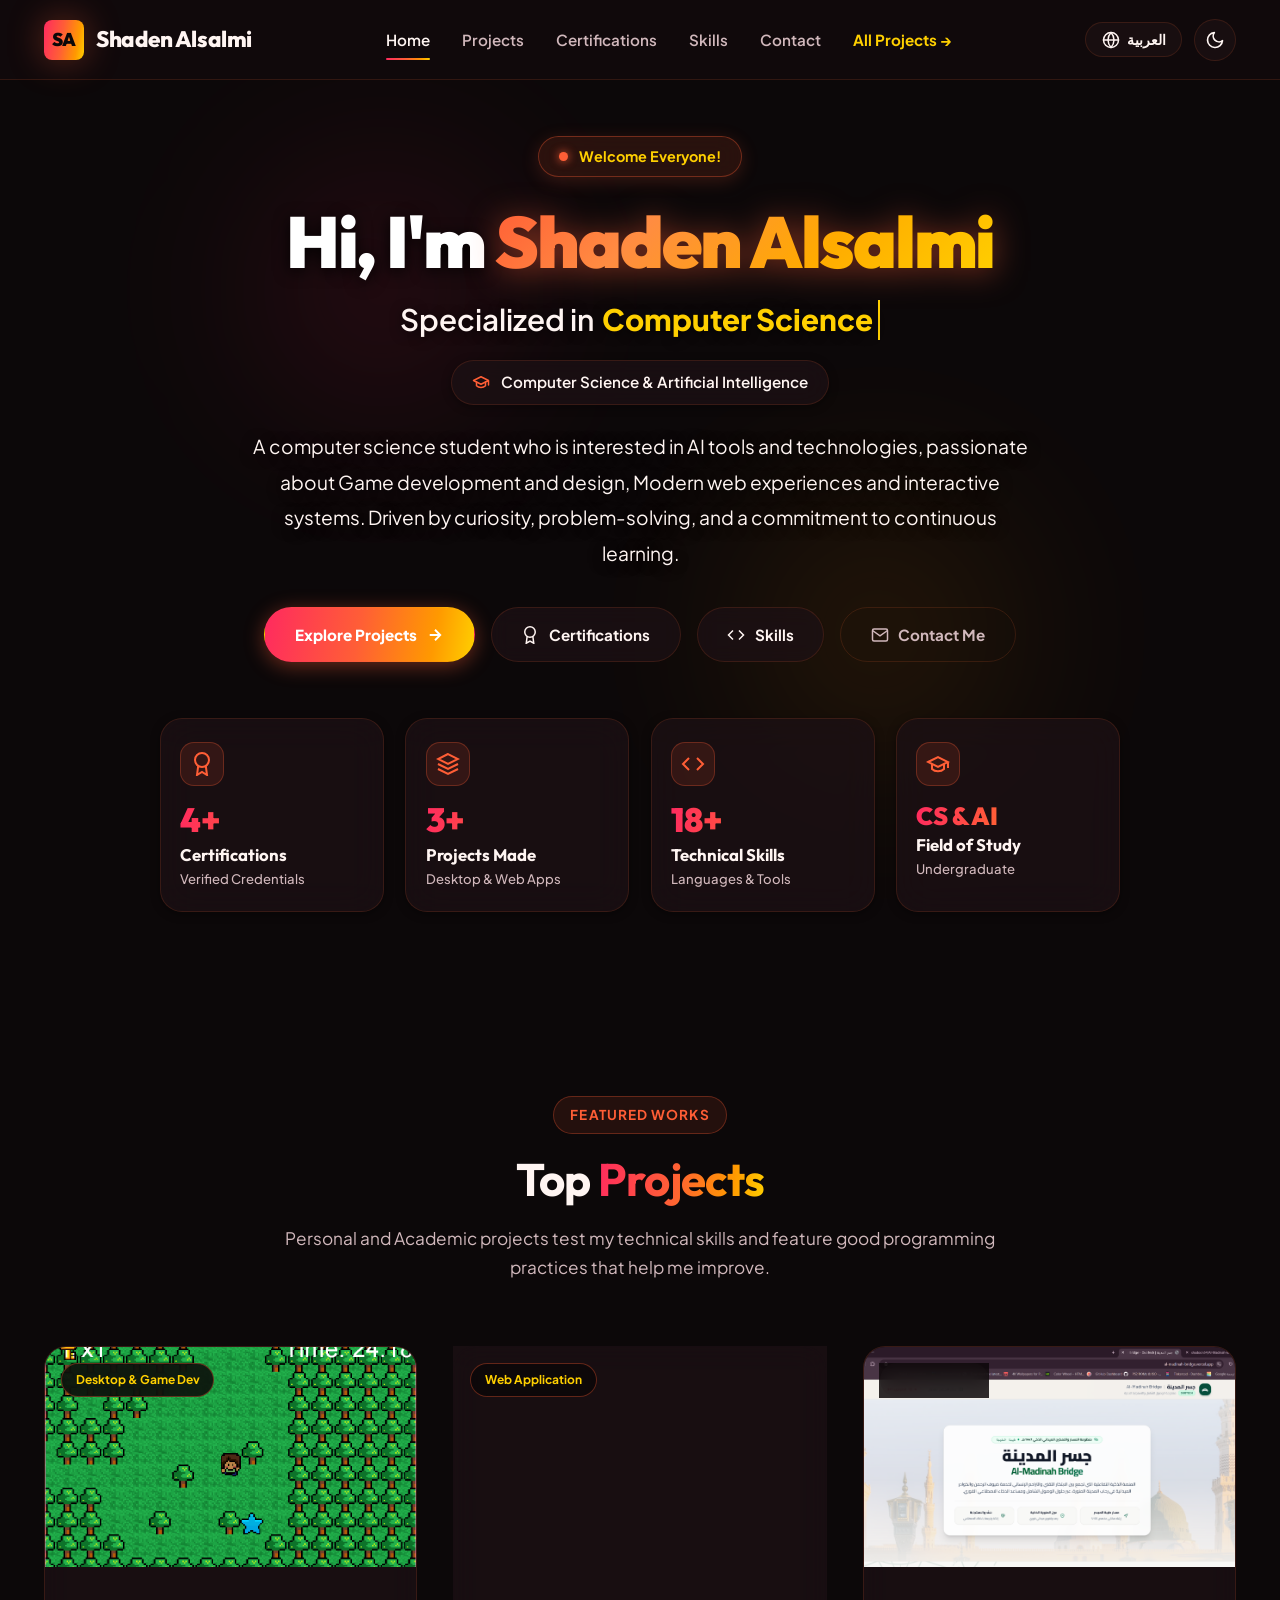
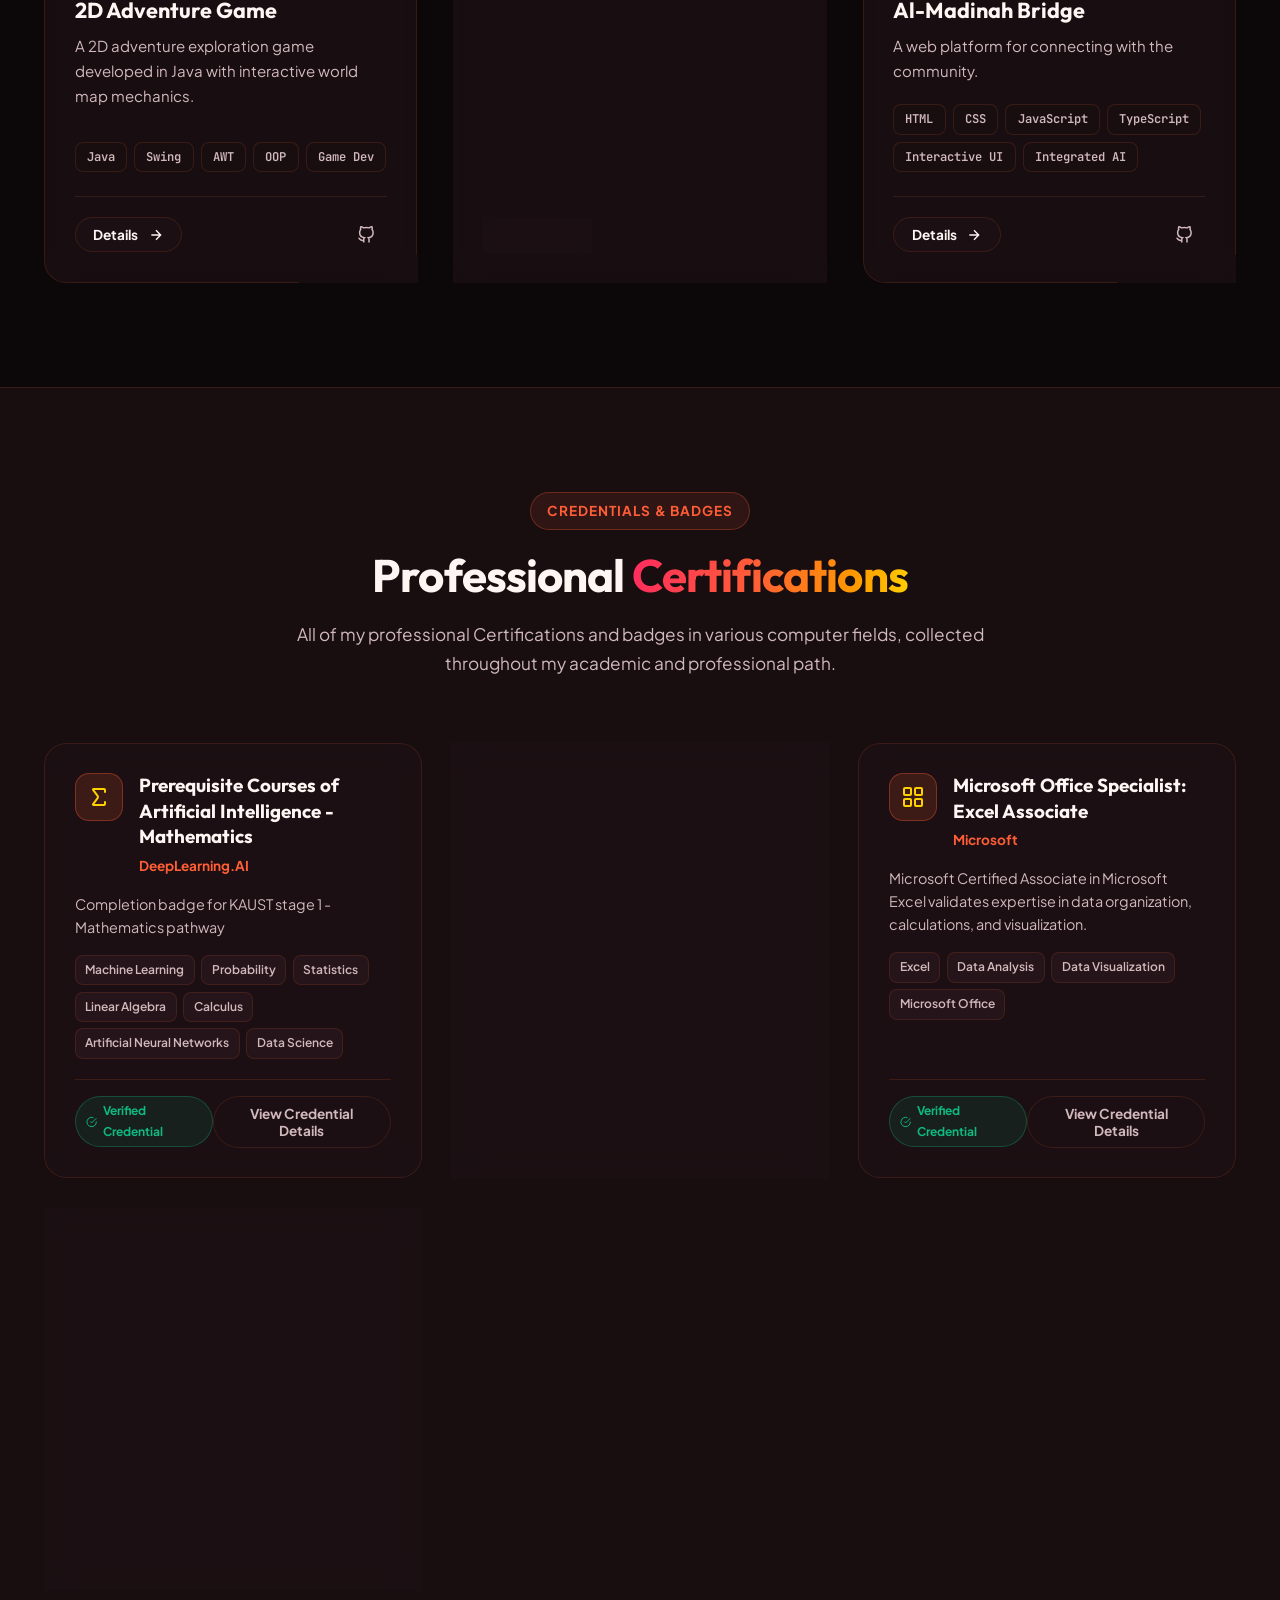
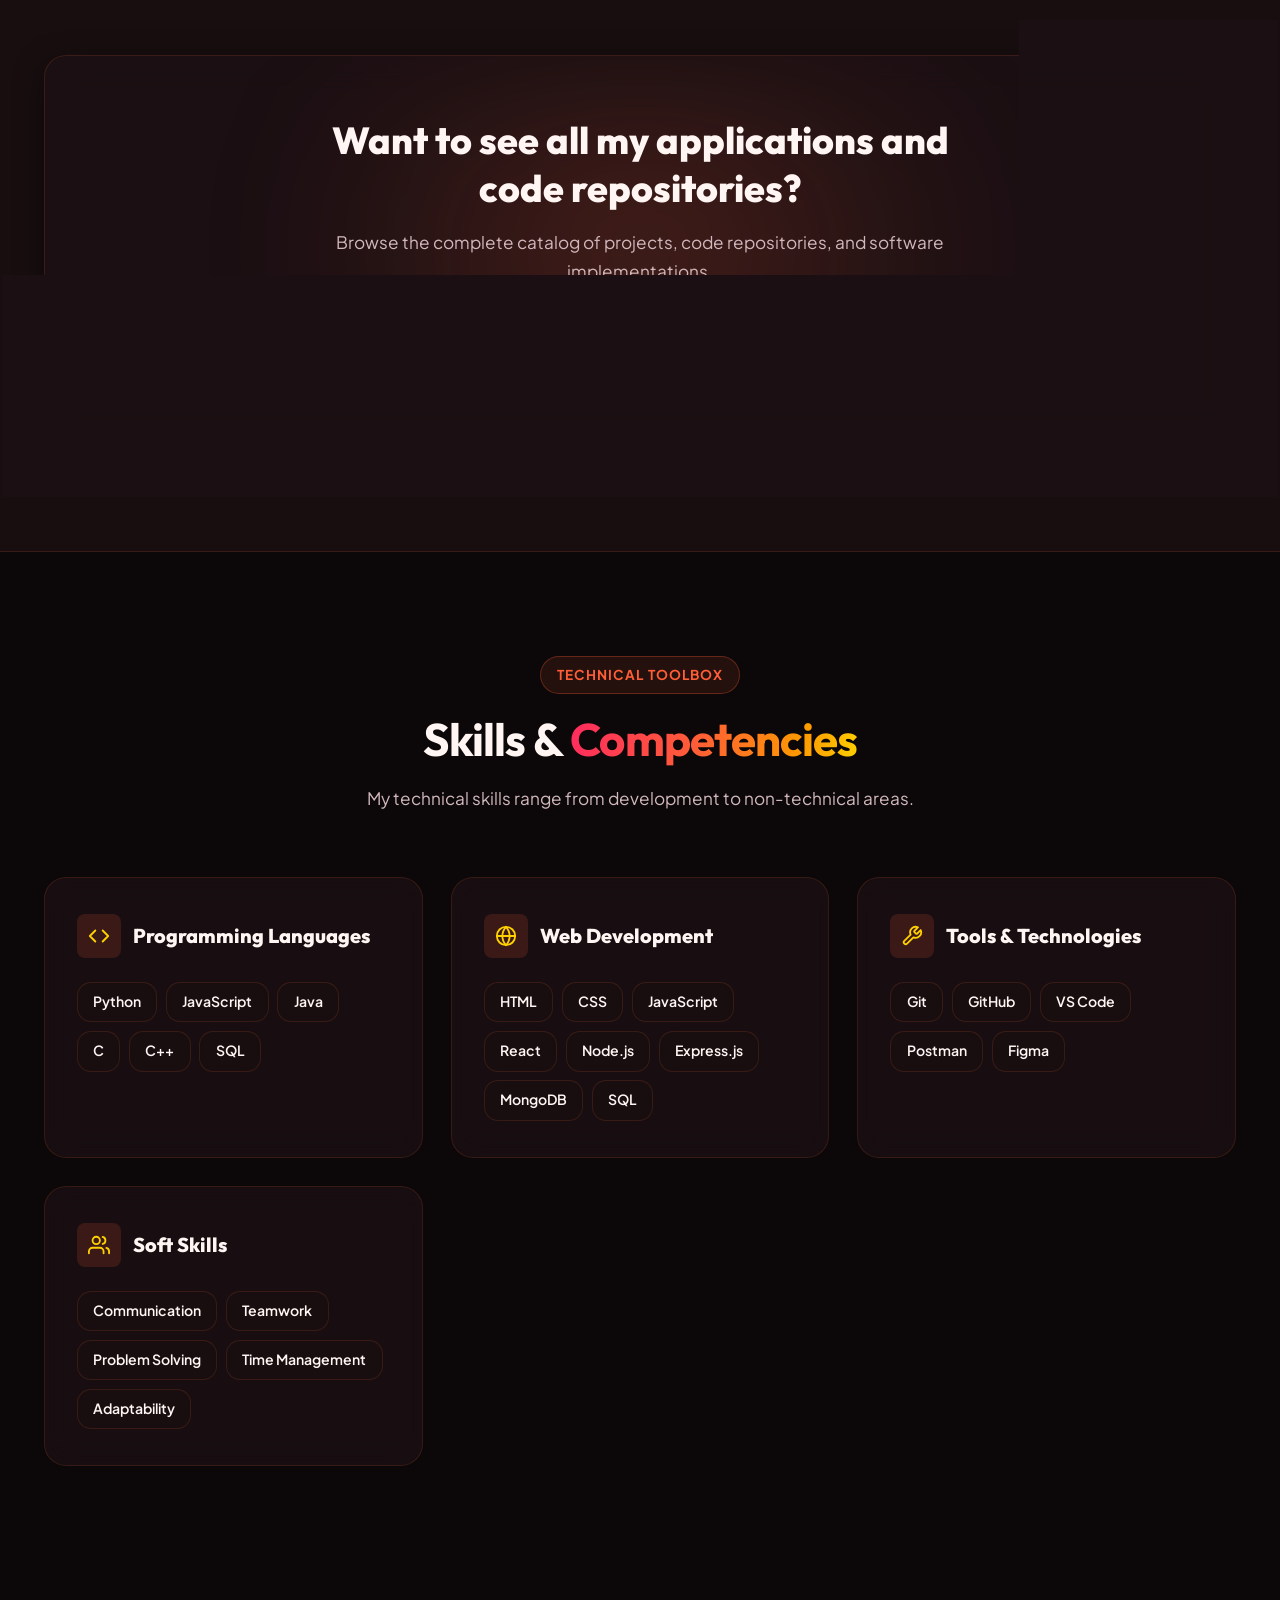
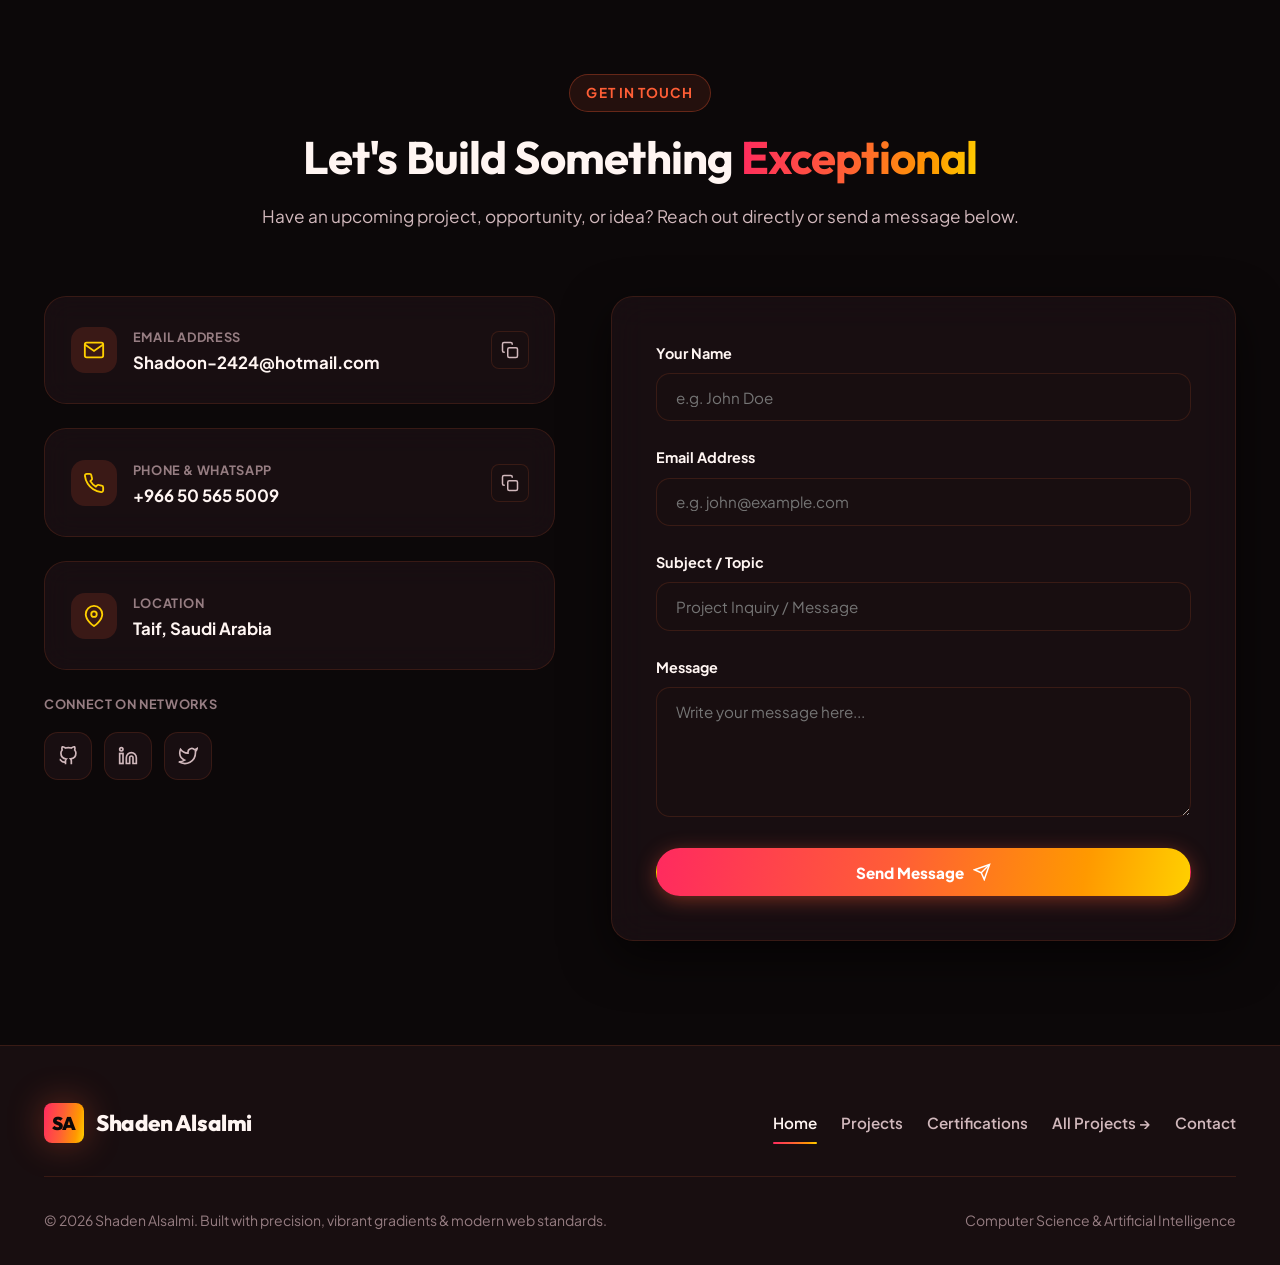
==== commit 44dcbdba: "Update index.html" ====
--- a/index.html
+++ b/index.html
@@ -181,7 +181,7 @@
   <section class="hero" id="hero">
     <!-- Looping Background Video -->
     <div class="hero-video-bg" aria-hidden="true">
-      <video class="hero-bg-video" autoplay muted loop playsinline preload="auto">
+      <video class="hero-bg-video" autoplay muted loop playsinline webkit-playsinline disablePictureInPicture preload="auto">
         <source src="assets/images/hero.mp4" type="video/mp4">
       </video>
       <div class="hero-video-overlay"></div>
@@ -597,4 +597,4 @@
   <script src="js/main.js"></script>
 </body>
 
-</html>+</html>
--- a/css/style.css
+++ b/css/style.css
@@ -458,18 +458,17 @@
 
 .hero-bg-video {
   position: absolute;
-  top: 50%;
-  left: 50%;
-  min-width: 100%;
-  min-height: 100%;
-  width: auto;
-  height: auto;
-  transform: translate(-50%, -50%);
+  top: 0;
+  left: 0;
+  width: 100%;
+  height: 100%;
   object-fit: cover;
+  object-position: center center;
   z-index: 0;
   opacity: 0.92;
   filter: saturate(1.25) brightness(0.96) contrast(1.05);
   transition: opacity var(--transition-slow);
+  pointer-events: none;
 }
 
 /* Refined, Transparent Vignette & Tint Overlay for Maximum Video Visibility */
@@ -1862,6 +1861,26 @@
 }
 
 @media (max-width: 768px) {
+  .hero {
+    min-height: 100svh;
+    padding-top: calc(var(--nav-height) + 2rem);
+    padding-bottom: 3.5rem;
+  }
+
+  .hero-video-bg {
+    position: absolute;
+    inset: 0;
+    width: 100%;
+    height: 100%;
+  }
+
+  .hero-bg-video {
+    width: 100%;
+    height: 100%;
+    object-fit: cover;
+    object-position: center center;
+  }
+
   .mobile-toggle {
     display: block;
   }
@@ -1939,6 +1958,11 @@
 }
 
 @media (max-width: 480px) {
+  .hero {
+    padding-top: calc(var(--nav-height) + 1.25rem);
+    padding-bottom: 2.5rem;
+  }
+
   .hero-title {
     font-size: 2.25rem;
   }
@@ -2453,4 +2477,4 @@
   .bg-ambient-orb {
     animation: none !important;
   }
-}+}
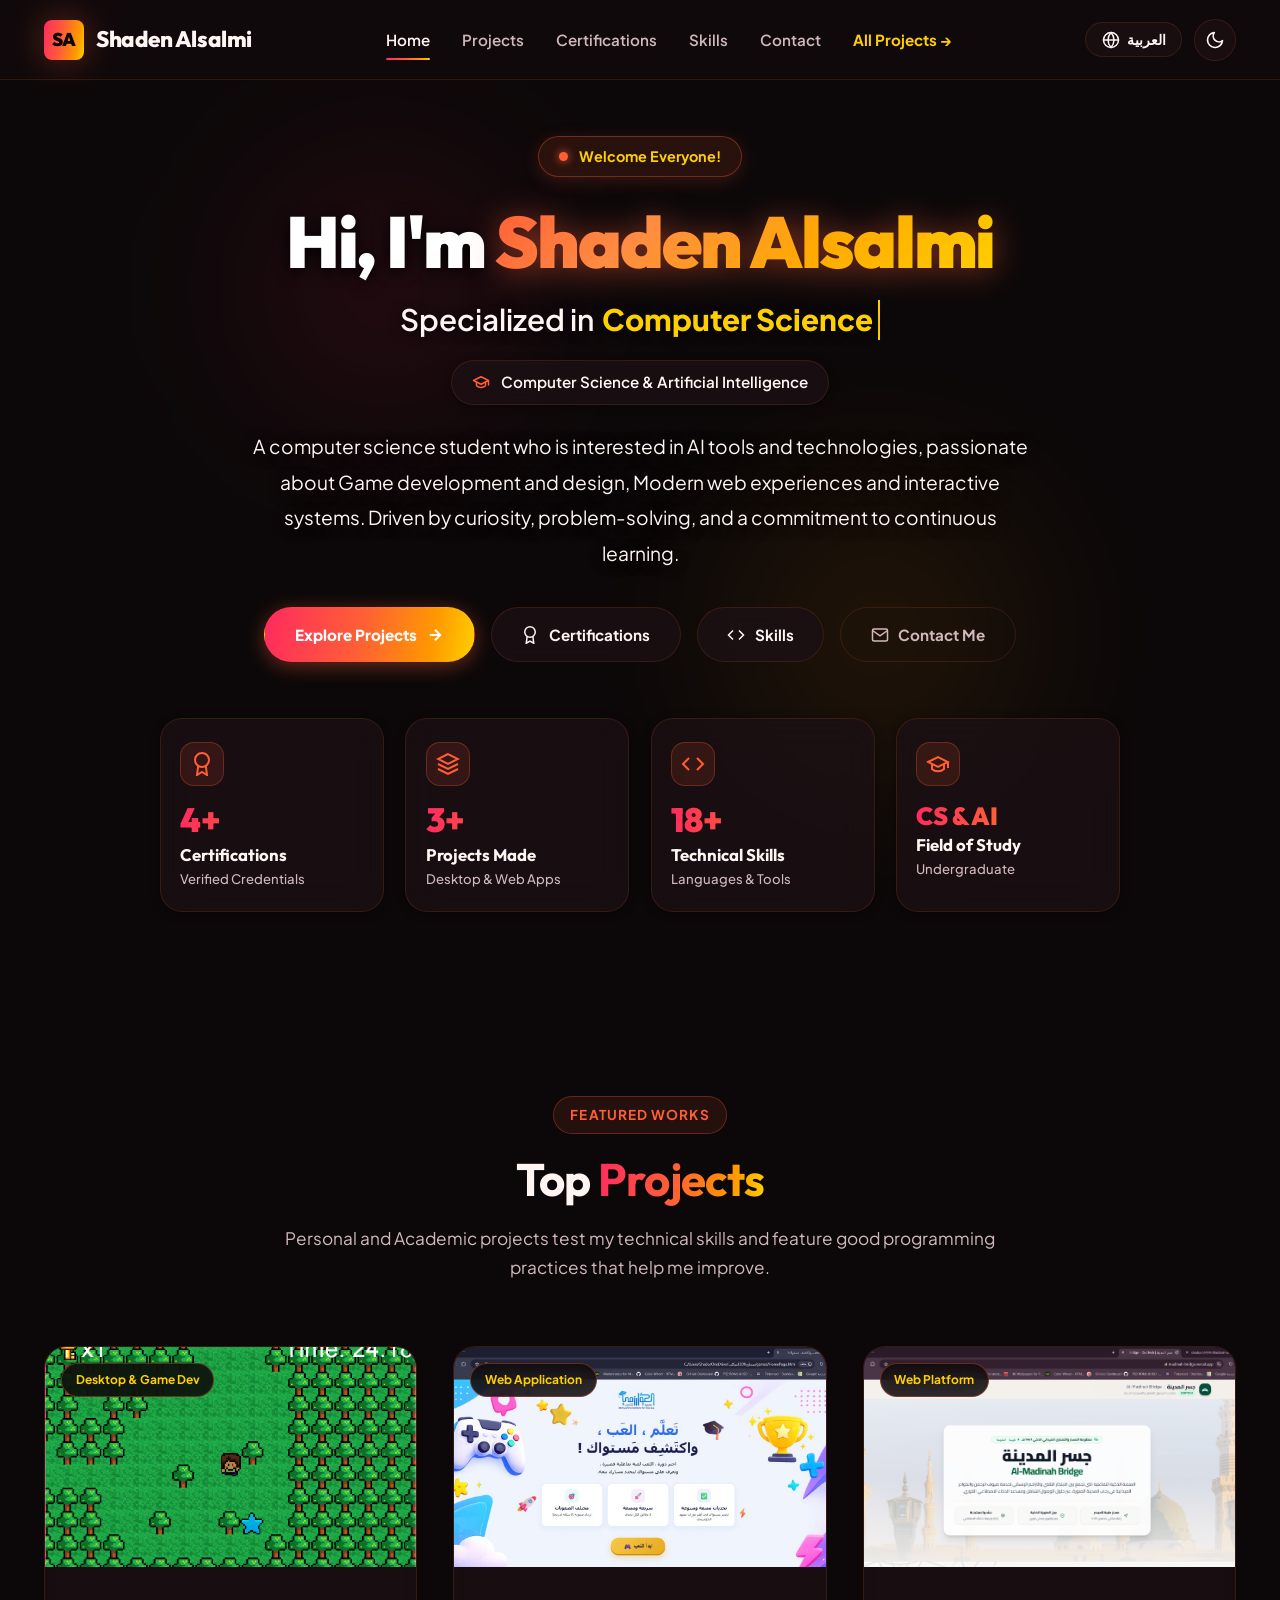
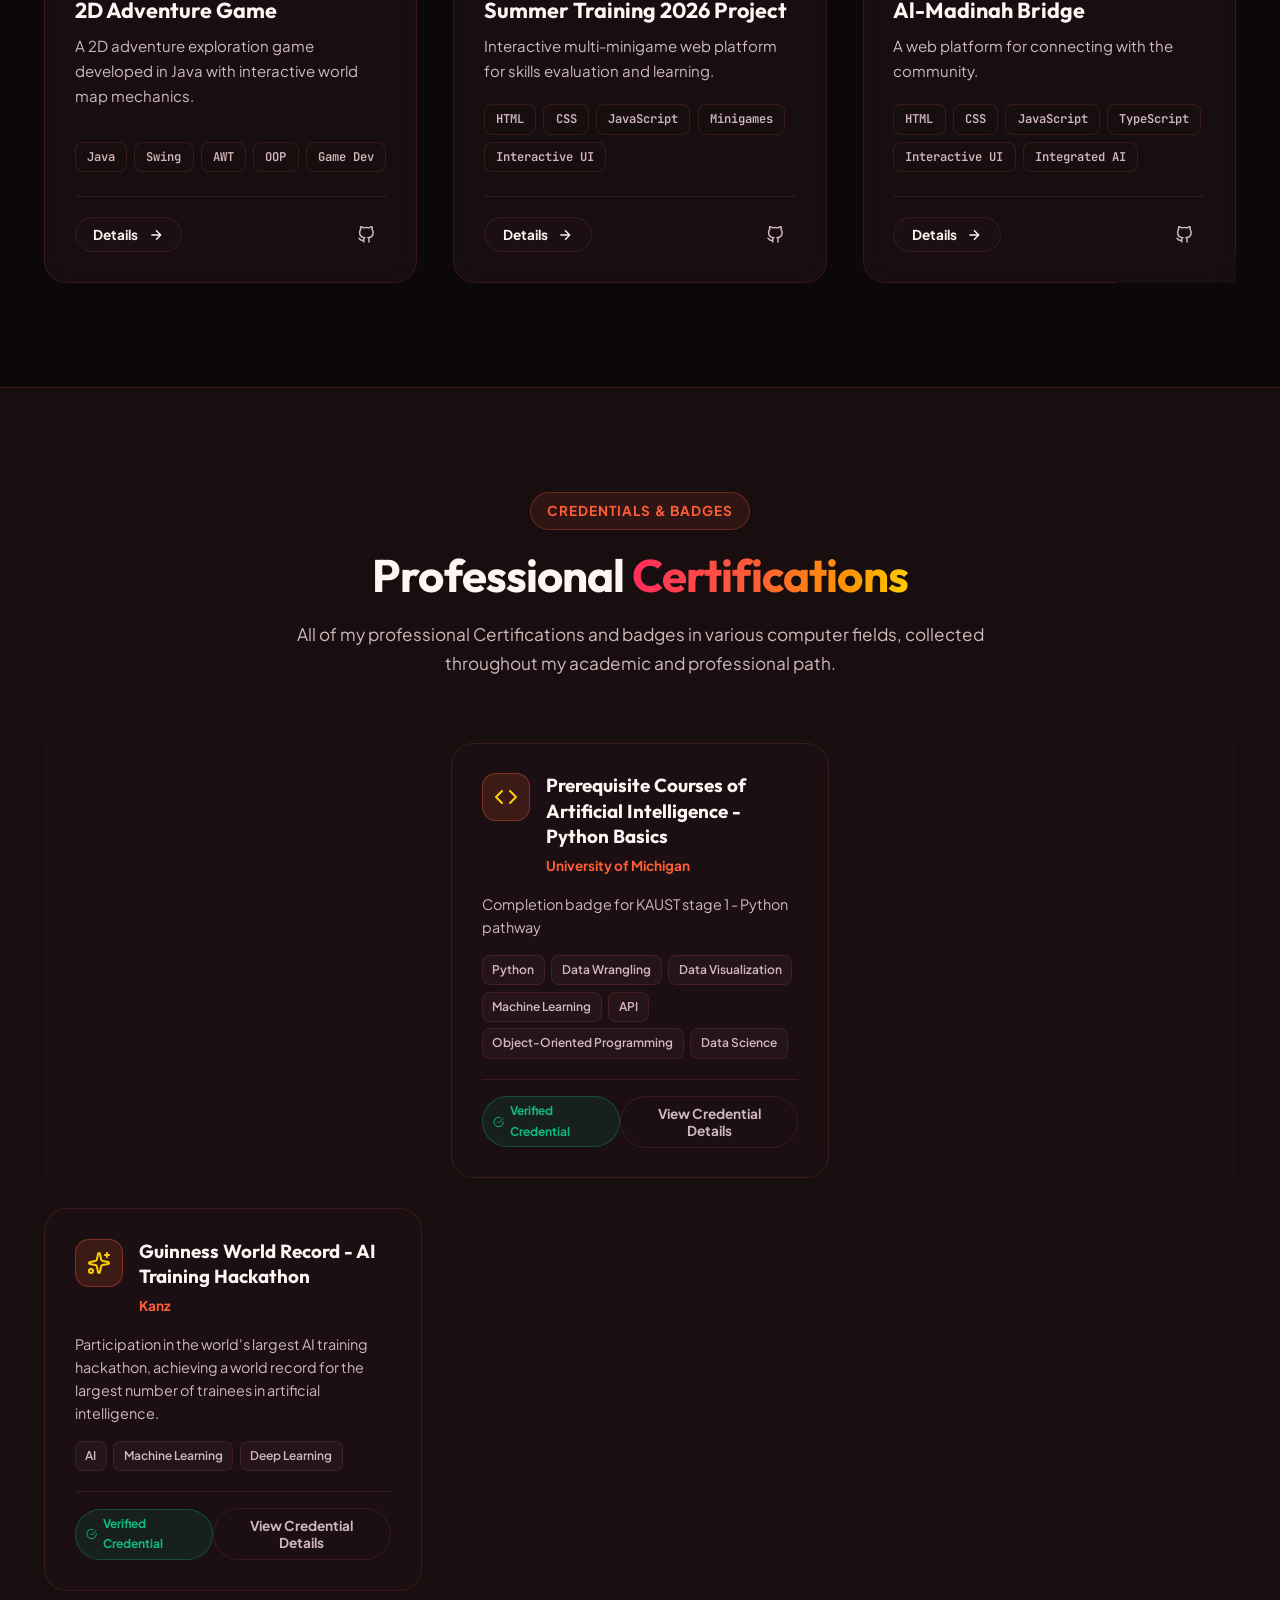
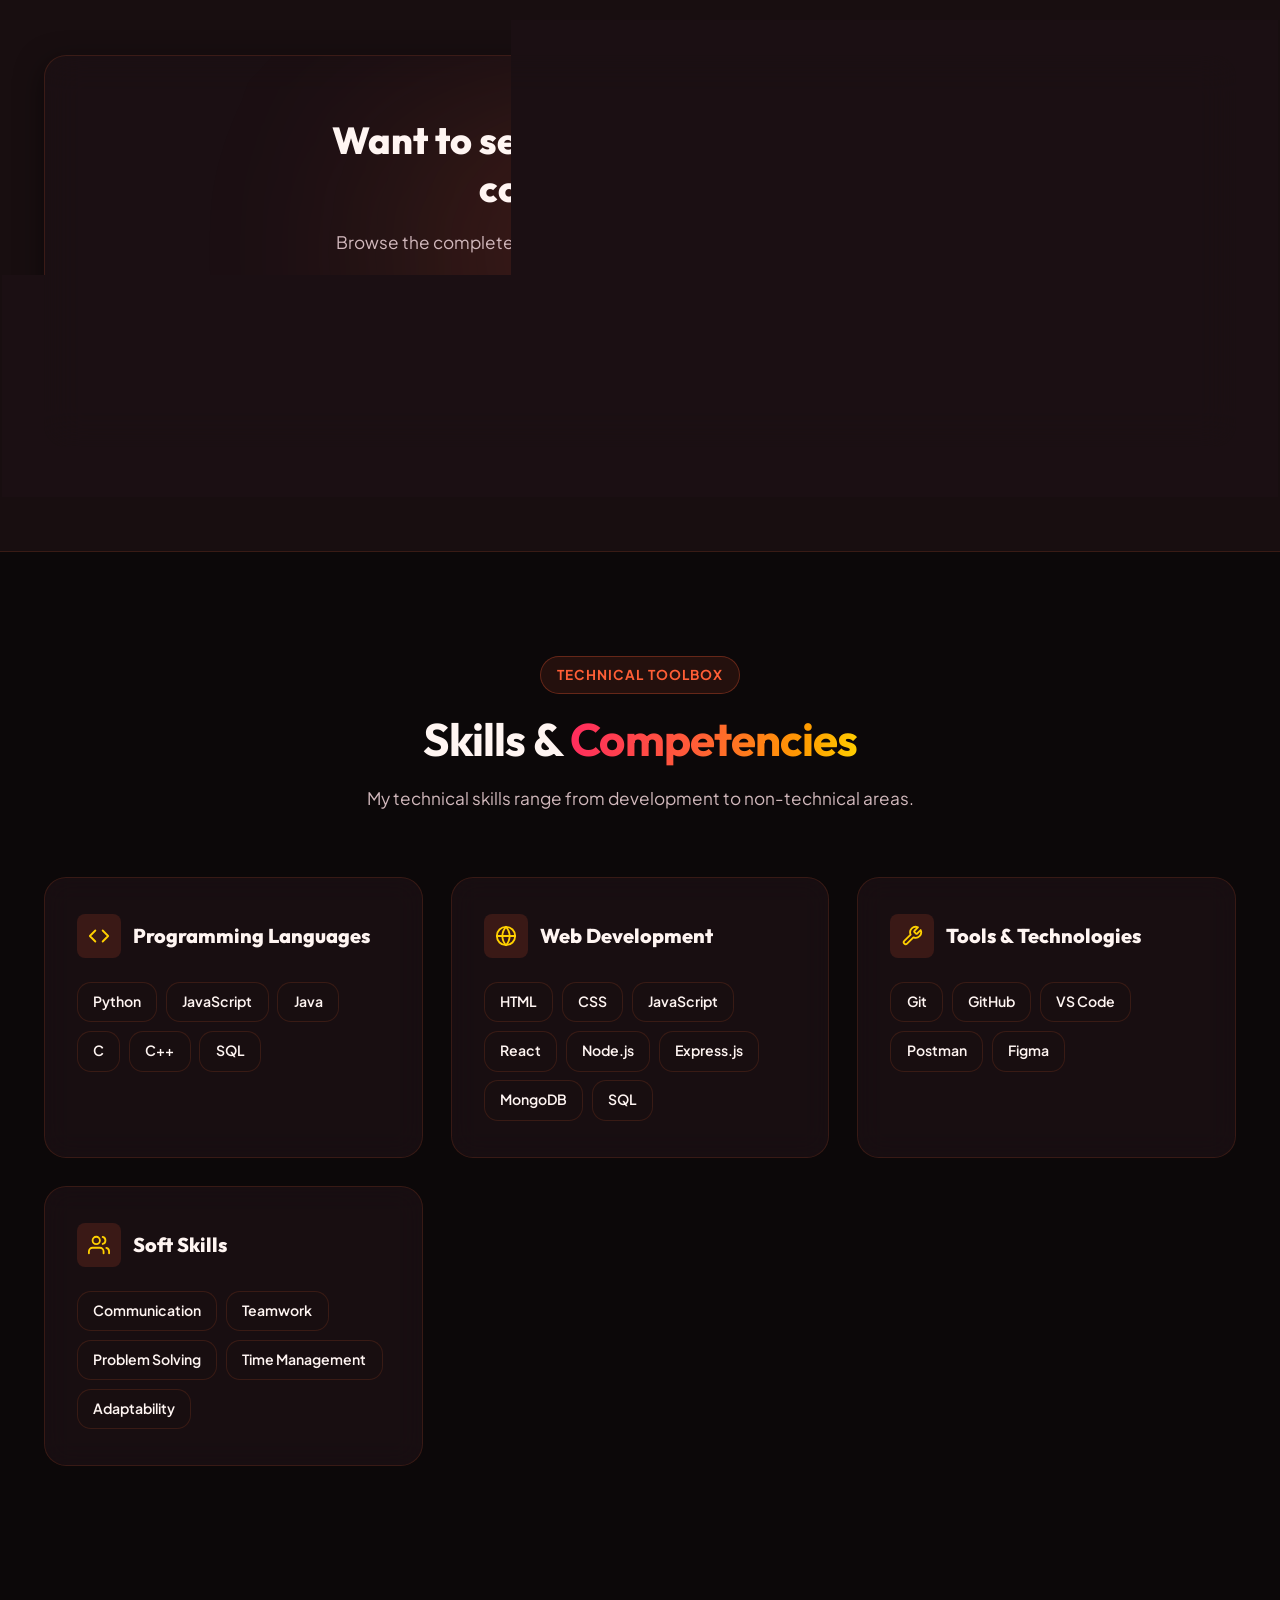
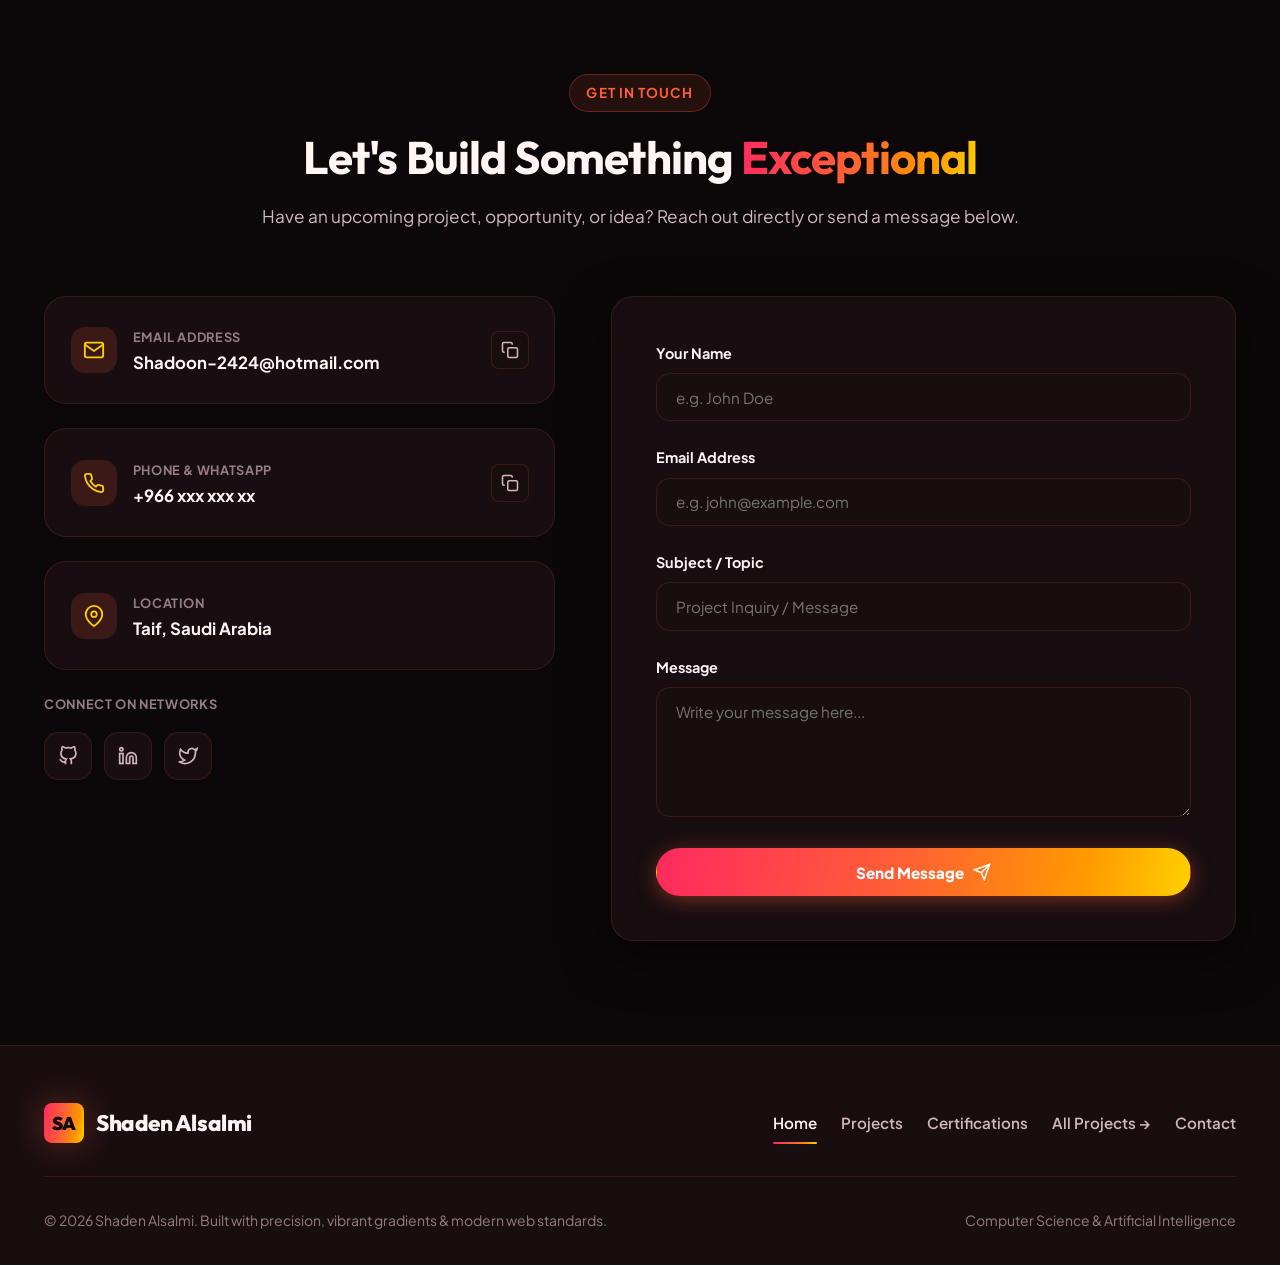
==== commit 2a4584f4: "Update index.html" ====
--- a/index.html
+++ b/index.html
@@ -447,10 +447,10 @@
               </div>
               <div>
                 <span class="contact-label" data-i18n="contactPhoneLabel">Phone & WhatsApp</span>
-                <p class="contact-value" dir="ltr">+966 50 565 5009</p>
+                <p class="contact-value" dir="ltr">+966 xxx xxx xx</p>
               </div>
             </div>
-            <button class="copy-btn" data-copy="+966 50 565 5009" title="Copy Phone">
+            <button class="copy-btn" data-copy="+966 xxx xxx xx" title="Copy Phone">
               <svg width="18" height="18" viewBox="0 0 24 24" fill="none" stroke="currentColor" stroke-width="2">
                 <rect x="9" y="9" width="13" height="13" rx="2" ry="2"></rect>
                 <path d="M5 15H4a2 2 0 0 1-2-2V4a2 2 0 0 1 2-2h9a2 2 0 0 1 2 2v1"></path>
--- a/css/style.css
+++ b/css/style.css
@@ -611,7 +611,7 @@
   color: #ffffff;
 }
 
-.hero-title > span:not(.gradient-text) {
+.hero-title>span:not(.gradient-text) {
   text-shadow: 0 3px 16px rgba(0, 0, 0, 0.9);
 }
 
@@ -1862,23 +1862,54 @@
 
 @media (max-width: 768px) {
   .hero {
-    min-height: 100svh;
+    min-height: auto;
+    position: relative;
     padding-top: calc(var(--nav-height) + 2rem);
     padding-bottom: 3.5rem;
   }
 
   .hero-video-bg {
+    position: absolute;
+    top: 0;
+    left: 0;
+    width: 100%;
+    height: 100%;
+    max-height: 100svh;
+    overflow: hidden;
+    pointer-events: none;
+    display: flex;
+    align-items: center;
+    justify-content: center;
+    -webkit-mask-image: radial-gradient(ellipse 95% 85% at 50% 50%, rgba(0, 0, 0, 1) 45%, rgba(0, 0, 0, 0.85) 75%, rgba(0, 0, 0, 0) 100%);
+    mask-image: radial-gradient(ellipse 95% 85% at 50% 50%, rgba(0, 0, 0, 1) 45%, rgba(0, 0, 0, 0.85) 75%, rgba(0, 0, 0, 0) 100%);
+  }
+
+  .hero-bg-video {
+    position: absolute;
+    top: 50%;
+    left: 50%;
+    transform: translate(-50%, -50%);
+    width: 100%;
+    height: 100%;
+    max-width: 100%;
+    object-fit: contain;
+    object-position: center center;
+  }
+
+  .hero-video-overlay {
     position: absolute;
     inset: 0;
     width: 100%;
     height: 100%;
-  }
-
-  .hero-bg-video {
-    width: 100%;
-    height: 100%;
-    object-fit: cover;
-    object-position: center center;
+    background:
+      radial-gradient(ellipse at 50% 50%, rgba(12, 8, 9, 0.15) 0%, rgba(12, 8, 9, 0.55) 70%, var(--bg-primary) 100%),
+      linear-gradient(180deg, rgba(12, 8, 9, 0.45) 0%, rgba(12, 8, 9, 0.1) 40%, rgba(12, 8, 9, 0.65) 80%, var(--bg-primary) 100%);
+  }
+
+  [data-theme="light"] .hero-video-overlay {
+    background:
+      radial-gradient(ellipse at 50% 50%, rgba(255, 250, 245, 0.2) 0%, rgba(255, 250, 245, 0.65) 70%, var(--bg-primary) 100%),
+      linear-gradient(180deg, rgba(255, 250, 245, 0.4) 0%, rgba(255, 250, 245, 0.15) 40%, var(--bg-primary) 100%);
   }
 
   .mobile-toggle {
@@ -2412,6 +2443,7 @@
   from {
     transform: rotate(0deg);
   }
+
   to {
     transform: rotate(360deg);
   }
@@ -2421,6 +2453,7 @@
   from {
     transform: rotate(360deg);
   }
+
   to {
     transform: rotate(0deg);
   }
@@ -2430,9 +2463,11 @@
   0% {
     transform: translateY(0) rotate(0deg);
   }
+
   50% {
     transform: translateY(-18px) rotate(6deg);
   }
+
   100% {
     transform: translateY(14px) rotate(-4deg);
   }
@@ -2442,9 +2477,11 @@
   0% {
     transform: translate(0, 0) rotate(0deg);
   }
+
   50% {
     transform: translate(15px, -15px) rotate(-8deg);
   }
+
   100% {
     transform: translate(-10px, 12px) rotate(4deg);
   }
@@ -2454,9 +2491,11 @@
   0% {
     transform: translateY(0) scale(1);
   }
+
   50% {
     transform: translateY(-14px) scale(1.06);
   }
+
   100% {
     transform: translateY(10px) scale(0.96);
   }
@@ -2466,6 +2505,7 @@
   0% {
     transform: scale(0.95);
   }
+
   100% {
     transform: scale(1.06);
   }
@@ -2473,6 +2513,7 @@
 
 /* Reduced Motion for Accessibility */
 @media (prefers-reduced-motion: reduce) {
+
   .abstract-shape,
   .bg-ambient-orb {
     animation: none !important;
